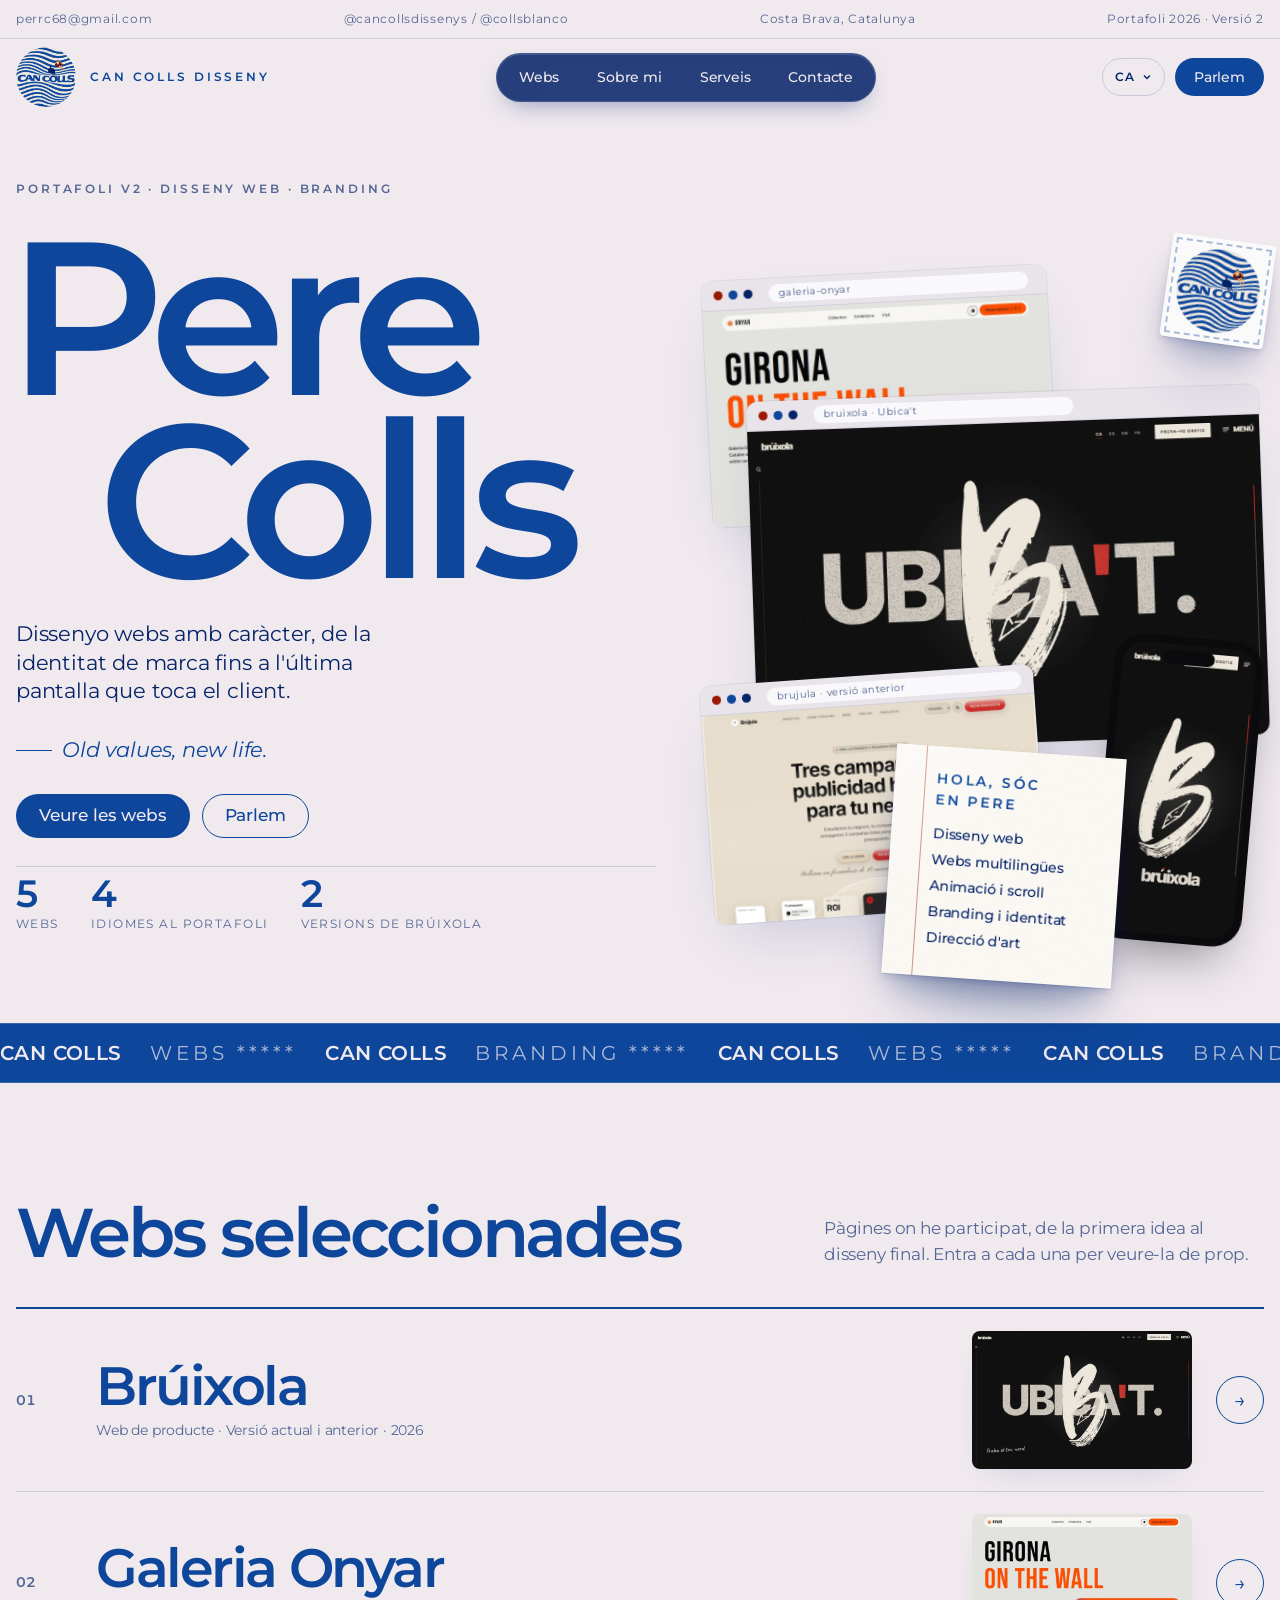
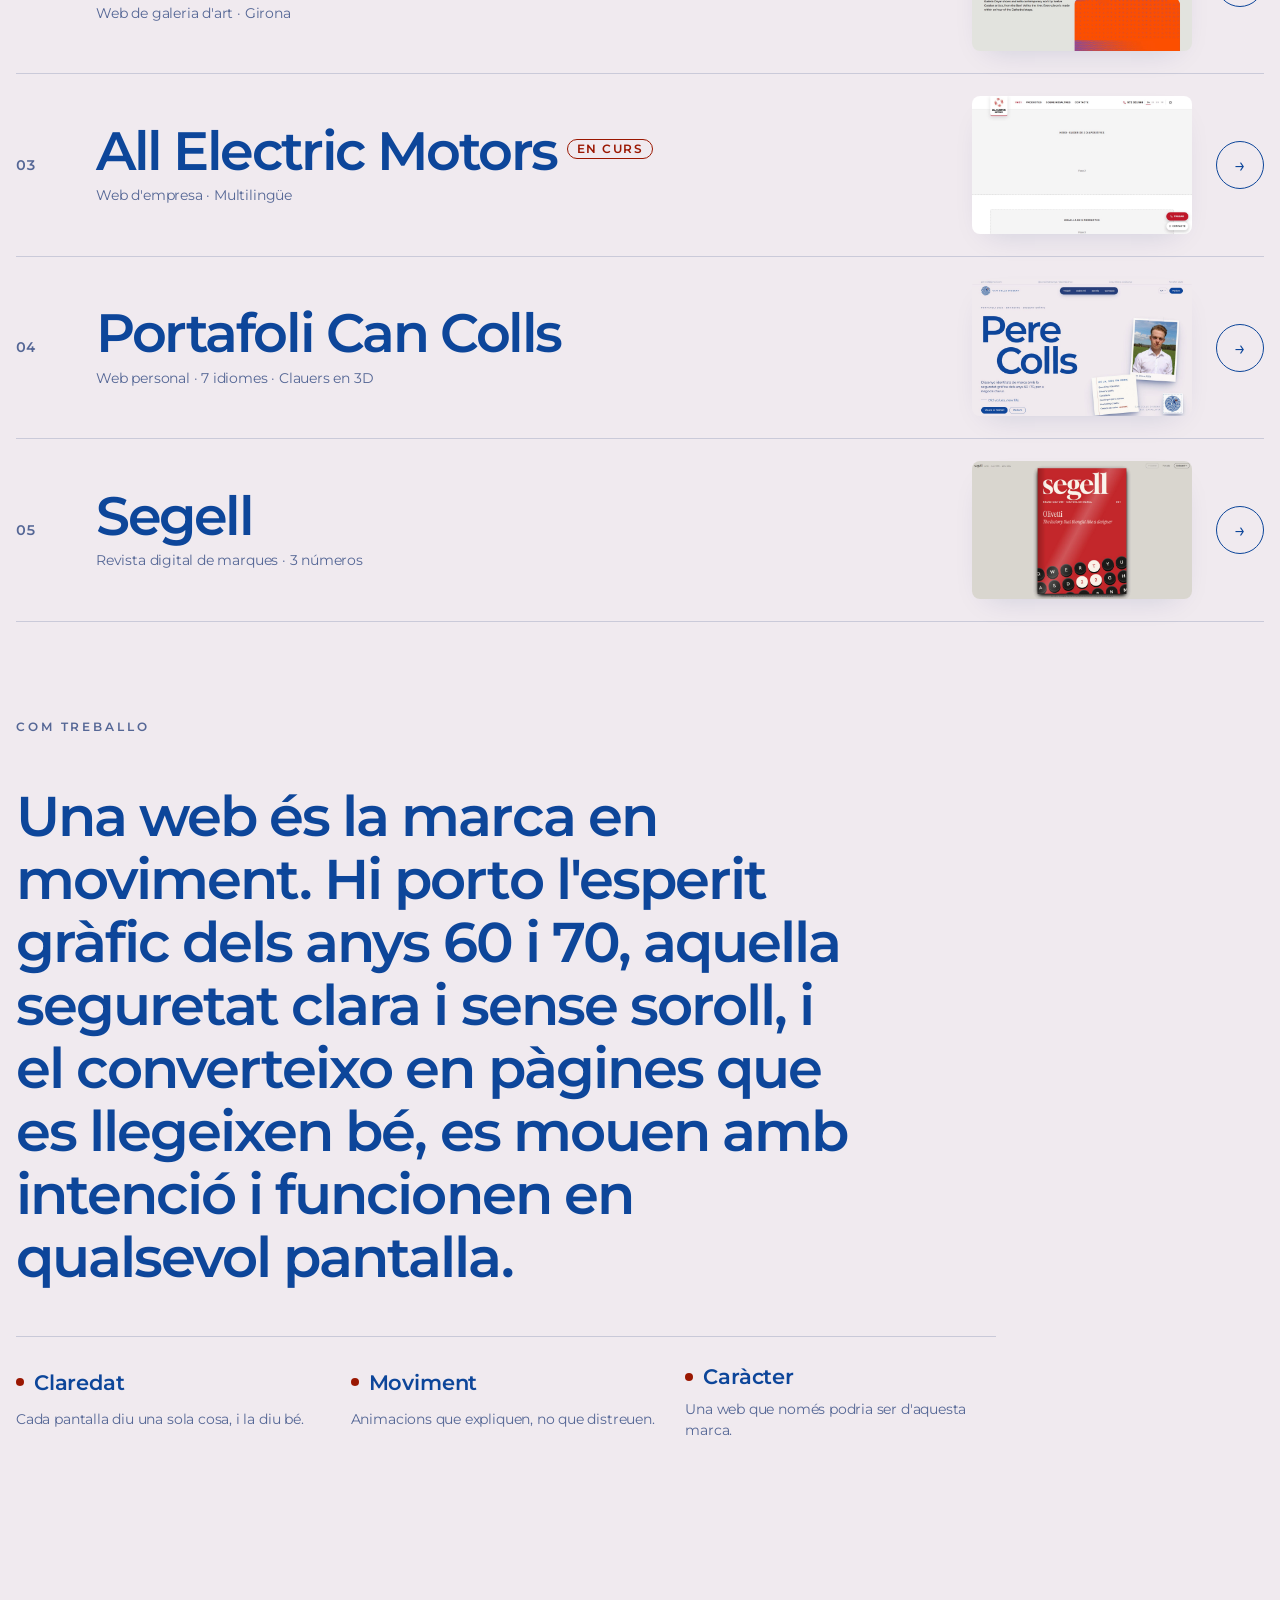
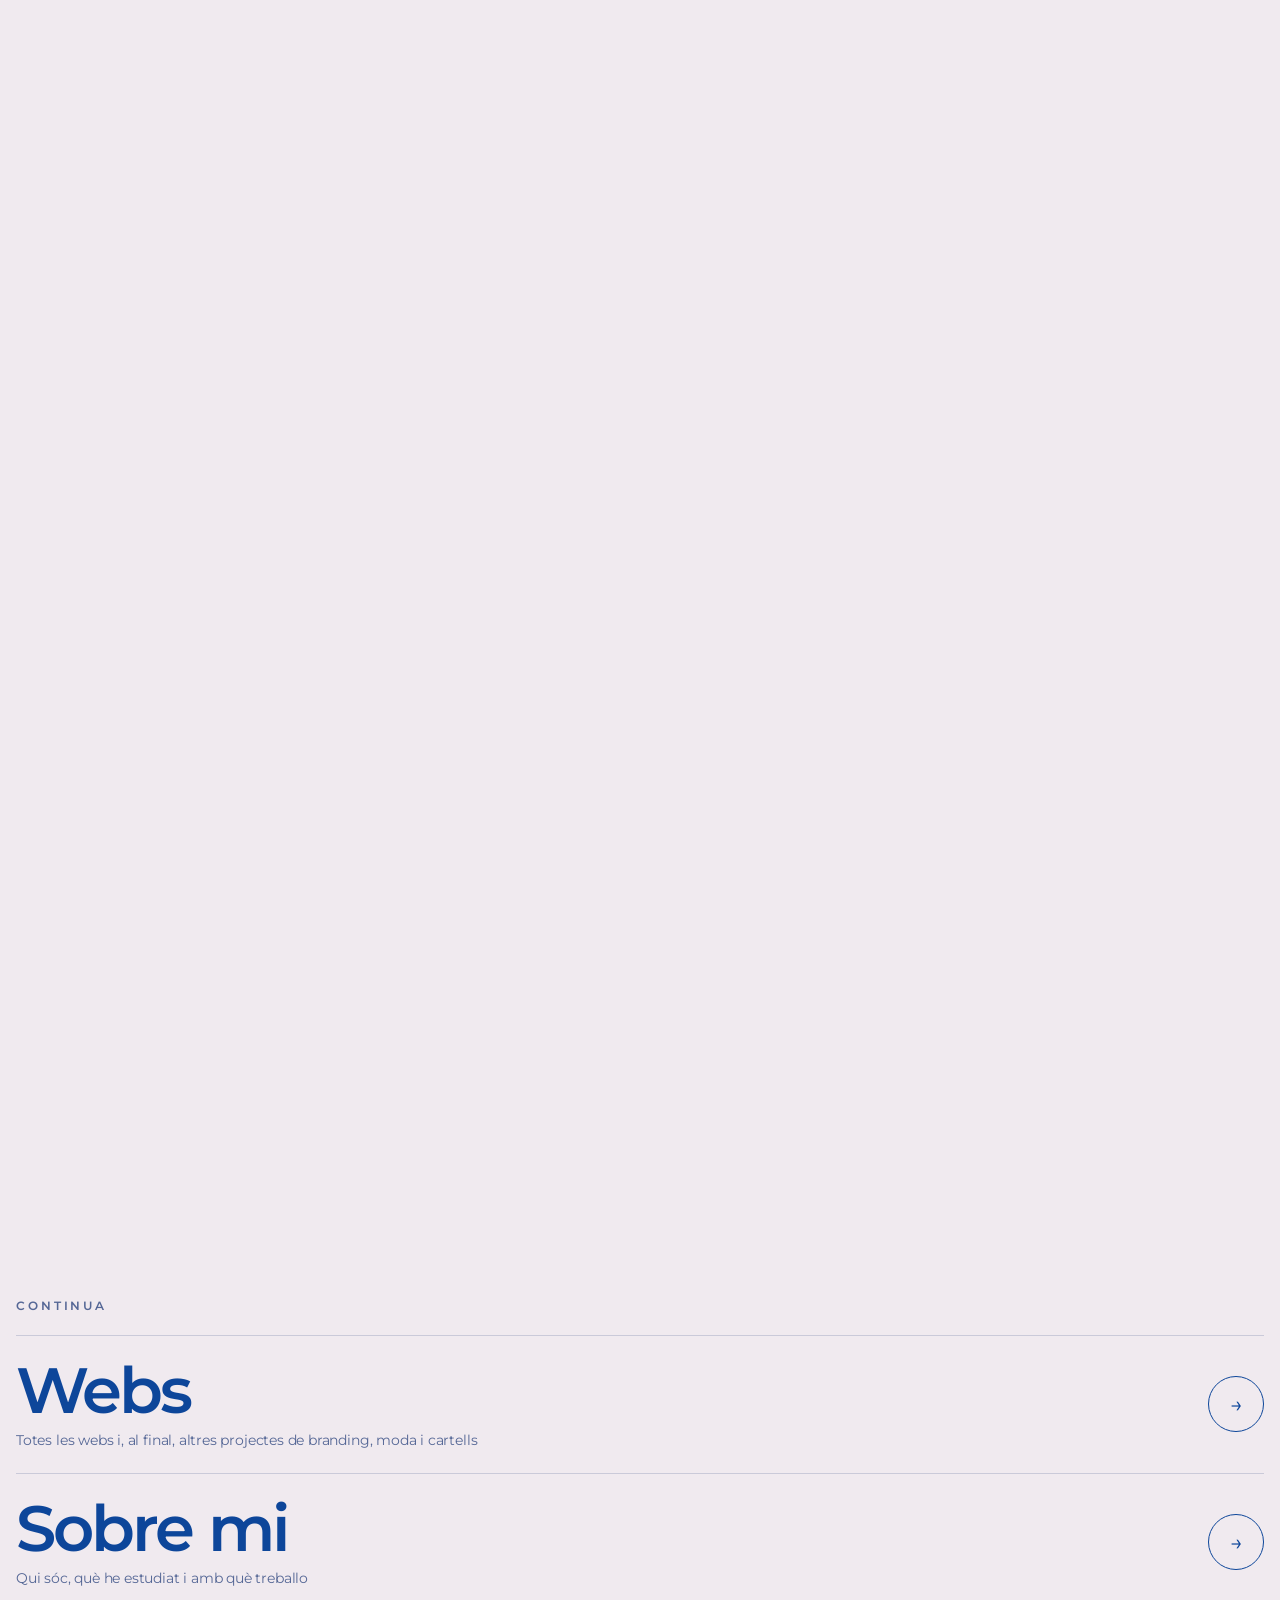
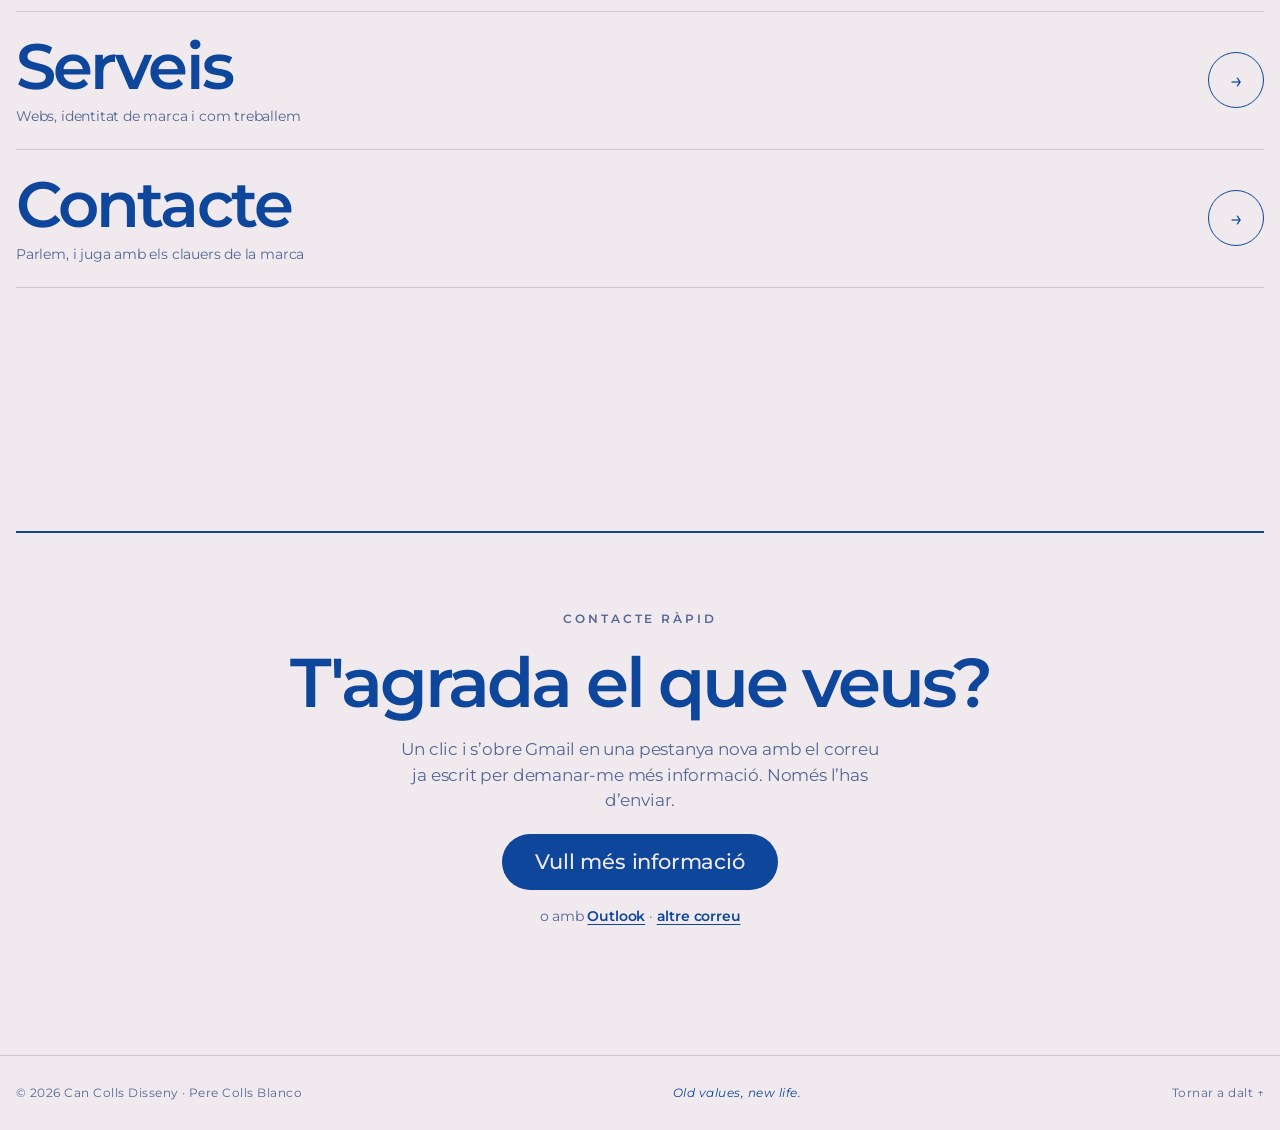
==== index.html @ 16e03395 "Portafoli v2: versió centrada en disseny web Webs (Brúixola actual i anterior, Galeria Onyar, All El" ====
<!doctype html>
<html lang="ca">
<head>
<meta charset="utf-8">
<meta name="viewport" content="width=device-width,initial-scale=1,viewport-fit=cover">
<title>Pere Colls Portafoli v2</title>
<meta name="claude:viewport-fit-sides" content="cover">
<meta name="description" content="Portafoli 2026 de Pere Colls, Can Colls Disseny. Disseny web amb caràcter: Brúixola, Galeria Onyar, All Electric Motors i més.">
<link rel="preconnect" href="https://fonts.googleapis.com">
<link rel="preconnect" href="https://fonts.gstatic.com" crossorigin>
<link rel="stylesheet" href="https://fonts.googleapis.com/css2?family=Montserrat:ital,wght@0,400;0,500;0,600;1,400&display=swap">
<link rel="stylesheet" href="styles.css">
</head>
<body>
<div class="strip gut">
  <div class="wrap">
    <a href="contacte.html">perrc68@gmail.com</a>
    <span><a href="https://www.instagram.com/cancollsdissenys/" target="_blank" rel="noopener">@cancollsdissenys</a> / <a href="https://www.instagram.com/collsblanco/" target="_blank" rel="noopener">@collsblanco</a></span>
    <span>Costa Brava, Catalunya</span>
    <span>Portafoli 2026 · Versió 2</span>
  </div>
</div>

<nav class="nav gut" id="nav" aria-label="Principal">
  <div class="wrap">
    <a class="brand" href="./" aria-label="Can Colls Disseny, inici">
      <img src="assets/logo-cercle.png" alt="Logotip de Can Colls" width="60" height="60">
      <span>Can Colls Disseny</span>
    </a>
    <div class="menu" id="menu">
      <div class="menu-bar">
        <span class="menu-pill" aria-hidden="true"></span>
        <a href="treball.html" data-panel="p-treball">Webs</a>
        <a href="sobre-mi.html" data-panel="p-sobre">Sobre mi</a>
        <a href="serveis.html" data-panel="p-serveis">Serveis</a>
        <a href="contacte.html" data-panel="p-contacte">Contacte</a>
      </div>
      <div class="menu-panel" aria-hidden="true">
        <div class="mp" id="p-treball">
          <p class="mp-k">Webs</p>
          <a href="treball.html#bruixola"><img src="assets/web/bx-hero.jpg" alt="" width="56" height="56" loading="lazy"><span><b>Brúixola</b><small>Web i evolució · 2026</small></span></a>
          <a href="treball.html#onyar"><img src="assets/web/on-hero.jpg" alt="" width="56" height="56" loading="lazy"><span><b>Galeria Onyar</b><small>Web de galeria d'art</small></span></a>
          <a href="treball.html#aem"><img src="assets/web/aem-inici.jpg" alt="" width="56" height="56" loading="lazy"><span><b>All Electric Motors</b><small>Web d'empresa · en curs</small></span></a>
          <a href="treball.html#portafoli"><img src="assets/web/pf-inici.jpg" alt="" width="56" height="56" loading="lazy"><span><b>Portafoli Can Colls</b><small>Web personal</small></span></a>
          <a href="treball.html#segell"><img src="assets/web/sg-olivetti.jpg" alt="" width="56" height="56" loading="lazy"><span><b>Segell</b><small>Revista de marques</small></span></a>
          <a href="treball.html#altres"><img src="assets/cc-hero.jpg" alt="" width="56" height="56" loading="lazy"><span><b>Altres projectes</b><small>Branding, moda i cartells</small></span></a>
        </div>
        <div class="mp" id="p-sobre">
          <img class="mp-photo" src="assets/pere-retrat.jpg" alt="" width="120" height="150" loading="lazy">
          <div><p class="mp-k">Sobre mi</p><p class="mp-t">Hola! Sóc en Pere.</p><p class="mp-s">Disseny web i branding des de la Costa Brava. Estudio Màrqueting i Publicitat a Girona.</p></div>
        </div>
        <div class="mp" id="p-serveis">
          <p class="mp-k">Serveis</p>
          <a href="serveis.html">Webs</a>
          <a href="serveis.html">Identitat de marca</a>
          <a href="serveis.html">Cartelleria</a>
          <a href="serveis.html">Extres a la carta</a>
        </div>
        <div class="mp" id="p-contacte">
          <p class="mp-k">Contacte</p>
          <p class="mp-t">Parlem. Creem art junts.</p>
          <p class="mp-s">perrc68@gmail.com</p>
          <a class="mp-go" href="contacte.html">Obre la targeta d'embarcament →</a>
        </div>
      </div>
    </div>
    <div class="nav-end">
      <div class="lang" id="lang">
        <button type="button" class="lang-btn" id="lang-btn" aria-haspopup="listbox" aria-expanded="false" aria-label="Idioma"><span id="lang-cur">CA</span><svg width="10" height="10" viewBox="0 0 10 10" aria-hidden="true"><path d="M2 3.5l3 3 3-3" fill="none" stroke="currentColor" stroke-width="1.4"/></svg></button>
        <ul class="lang-list" id="lang-list" translate="no" role="listbox" aria-label="Idioma" hidden>
          <li><button type="button" role="option" data-lang="ca" lang="ca"><span>Català</span><small>CA</small></button></li>
          <li><button type="button" role="option" data-lang="en" lang="en"><span>English</span><small>EN</small></button></li>
          <li><button type="button" role="option" data-lang="es" lang="es"><span>Español</span><small>ES</small></button></li>
          <li><button type="button" role="option" data-lang="fr" lang="fr"><span>Français</span><small>FR</small></button></li>
        </ul>
      </div>
      <a class="pill pill--fill" href="contacte.html">Parlem</a>
    </div>
  </div>
</nav>

<main id="contingut-principal">
  <!-- HERO: webs -->
  <header class="hero hero--web gut">
    <div class="wrap">
      <div class="hero-copy">
        <p class="eyebrow">Portafoli v2 · Disseny web · Branding</p>
        <h1 data-speed="-0.06" translate="no"><span>Pere</span><span class="l2">Colls</span></h1>
        <p class="lead">Dissenyo webs amb caràcter, de la identitat de marca fins a l'última pantalla que toca el client.</p>
        <p class="motto">Old values, new life.</p>
        <div class="pills">
          <a class="pill pill--fill" href="treball.html">Veure les webs</a>
          <a class="pill pill--line" href="contacte.html">Parlem</a>
        </div>
        <div class="hero-stats">
          <div><b>5</b><span>Webs</span></div>
          <div><b>4</b><span>Idiomes al portafoli</span></div>
          <div><b>2</b><span>Versions de Brúixola</span></div>
        </div>
      </div>
      <div class="screens" aria-label="Collage amb captures de les webs">
        <div class="browser scr-2" data-speed="0.08">
          <div class="browser-bar" aria-hidden="true"><i></i><i></i><i></i><span>galeria-onyar</span></div>
          <img src="assets/web/on-hero.jpg" alt="Portada de la web de Galeria Onyar: Girona on the wall" width="1440" height="900">
        </div>
        <div class="browser scr-1" data-speed="-0.04">
          <div class="browser-bar" aria-hidden="true"><i></i><i></i><i></i><span>bruixola · Ubica't</span></div>
          <img src="assets/web/bx-hero.jpg" alt="Portada de la web de Brúixola amb la B pintada i la paraula Ubica't" width="1440" height="900">
        </div>
        <div class="browser scr-3" data-speed="0.12">
          <div class="browser-bar" aria-hidden="true"><i></i><i></i><i></i><span>brujula · versió anterior</span></div>
          <img src="assets/web/bj-hero.jpg" alt="Portada de la primera versió de Brújula: tres campanyes fetes per al teu negoci" width="1440" height="900">
        </div>
        <div class="phone" data-speed="-0.1">
          <img src="assets/web/bx-mobil.jpg" alt="Brúixola en un mòbil" width="390" height="844">
        </div>
        <div class="note" data-speed="-0.14">
          <h2>Hola, sóc en Pere</h2>
          <ul>
            <li>Disseny web</li>
            <li>Webs multilingües</li>
            <li>Animació i scroll</li>
            <li>Branding i identitat</li>
            <li>Direcció d'art</li>
          </ul>
        </div>
        <div class="stamp" data-speed="0.04"><img src="assets/logo-cercle.png" alt="Segell amb el logotip de Can Colls" width="104" height="104"></div>
      </div>
    </div>
  </header>

  <div class="ticker" aria-hidden="true" translate="no">
    <div class="ticker-track">
      <span>Can Colls <i>Webs *****</i> Can Colls <i>Branding *****</i> Can Colls <i>Webs *****</i> Can Colls <i>Branding *****</i> Can Colls <i>Webs *****</i> Can Colls <i>Branding *****</i>&nbsp;</span>
      <span>Can Colls <i>Webs *****</i> Can Colls <i>Branding *****</i> Can Colls <i>Webs *****</i> Can Colls <i>Branding *****</i> Can Colls <i>Webs *****</i> Can Colls <i>Branding *****</i>&nbsp;</span>
    </div>
  </div>

  <!-- WEBS SELECCIONADES -->
  <section class="sel-webs gut" aria-labelledby="sel-t">
    <div class="wrap">
      <div class="sel-head">
        <h2 id="sel-t">Webs seleccionades</h2>
        <p>Pàgines on he participat, de la primera idea al disseny final. Entra a cada una per veure-la de prop.</p>
      </div>
      <ul class="wl">
        <li><a href="treball.html#bruixola"><span class="n">01</span><span><b>Brúixola</b><small>Web de producte · Versió actual i anterior · 2026</small></span><span class="thumb"><img src="assets/web/bx-hero.jpg" alt="" width="1440" height="900" loading="lazy"></span><i aria-hidden="true">→</i></a></li>
        <li><a href="treball.html#onyar"><span class="n">02</span><span><b>Galeria Onyar</b><small>Web de galeria d'art · Girona</small></span><span class="thumb"><img src="assets/web/on-hero.jpg" alt="" width="1440" height="900" loading="lazy"></span><i aria-hidden="true">→</i></a></li>
        <li><a href="treball.html#aem"><span class="n">03</span><span><b>All Electric Motors<span class="st">En curs</span></b><small>Web d'empresa · Multilingüe</small></span><span class="thumb"><img src="assets/web/aem-inici.jpg" alt="" width="1440" height="900" loading="lazy"></span><i aria-hidden="true">→</i></a></li>
        <li><a href="treball.html#portafoli"><span class="n">04</span><span><b>Portafoli Can Colls</b><small>Web personal · 7 idiomes · Clauers en 3D</small></span><span class="thumb"><img src="assets/web/pf-inici.jpg" alt="" width="1440" height="900" loading="lazy"></span><i aria-hidden="true">→</i></a></li>
        <li><a href="treball.html#segell"><span class="n">05</span><span><b>Segell</b><small>Revista digital de marques · 3 números</small></span><span class="thumb"><img src="assets/web/sg-olivetti.jpg" alt="" width="1440" height="900" loading="lazy"></span><i aria-hidden="true">→</i></a></li>
      </ul>
    </div>
  </section>

  <!-- MANIFEST -->
  <section class="manifest gut" aria-label="Manifest" data-scene="words">
    <div class="manifest-stage wrap">
      <p class="eyebrow">Com treballo</p>
      <p class="manifest-text" id="manifest">Una web és la marca en moviment. Hi porto l'esperit gràfic dels anys 60 i 70, aquella seguretat clara i sense soroll, i el converteixo en pàgines que es llegeixen bé, es mouen amb intenció i funcionen en qualsevol pantalla.</p>
      <div class="values">
        <div><b>Claredat</b><p>Cada pantalla diu una sola cosa, i la diu bé.</p></div>
        <div><b>Moviment</b><p>Animacions que expliquen, no que distreuen.</p></div>
        <div><b>Caràcter</b><p>Una web que només podria ser d'aquesta marca.</p></div>
      </div>
    </div>
  </section>

  <!-- SEGÜENTS PÀGINES -->
  <section class="next gut" aria-labelledby="next-t">
    <div class="wrap">
      <p class="eyebrow" id="next-t">Continua</p>
      <ul class="next-links">
        <li><a href="treball.html"><b>Webs</b><span>Totes les webs i, al final, altres projectes de branding, moda i cartells</span><i aria-hidden="true">→</i></a></li>
        <li><a href="sobre-mi.html"><b>Sobre mi</b><span>Qui sóc, què he estudiat i amb què treballo</span><i aria-hidden="true">→</i></a></li>
        <li><a href="serveis.html"><b>Serveis</b><span>Webs, identitat de marca i com treballem</span><i aria-hidden="true">→</i></a></li>
        <li><a href="contacte.html"><b>Contacte</b><span>Parlem, i juga amb els clauers de la marca</span><i aria-hidden="true">→</i></a></li>
      </ul>
    </div>
  </section>
  <!-- MÉS INFORMACIÓ -->
  <section class="cta-end gut" aria-labelledby="cta-end-t">
    <div class="wrap">
      <p class="eyebrow">Contacte ràpid</p>
      <h2 id="cta-end-t">T'agrada el que veus?</h2>
      <p>Un clic i s’obre Gmail en una pestanya nova amb el correu ja escrit per demanar-me més informació. Només l’has d’enviar.</p>
      <a class="pill pill--fill" data-web="" href="mailto:perrc68@gmail.com">Vull més informació</a>
    </div>
  </section>
</main>

<footer class="gut">
  <div class="wrap">
    <span>© 2026 Can Colls Disseny · Pere Colls Blanco</span>
    <i>Old values, new life.</i>
    <a href="#" onclick="window.scrollTo({top:0,behavior:'smooth'});return false;" style="text-decoration:none">Tornar a dalt ↑</a>
  </div>
</footer>

<dialog class="lb" id="lb" aria-label="Imatge ampliada">
  <button type="button" id="lb-close">Tanca</button>
  <img id="lb-img" src="" alt="">
  <p id="lb-cap"></p>
</dialog>

<script src="i18n.js"></script>
<script src="app.js"></script>
</body>
</html>
---- styles.css ----
/* Can Colls Disseny · portafoli */
/* Layout: estudi retro-editorial. Manual Can Colls (colors, Montserrat, logotip) mana sobre tot;
   estructura de Lafulla (índex net), Abril (collage), Kevin Luna (pestanyes, "Hola!"), Nofringga (índex amb selecció, capçaleres de categoria);
   moviment d'Apple (scroll fixat, revelat de paraules, imatge que s'expandeix, galeria horitzontal). */
:root{
  /* Paleta oficial del manual de marca */
  --blau:#0D469A;      /* Blau principal: logotip, títols, elements clau */
  --mari:#052367;      /* Blau marí: fons foscos, textos de suport */
  --vermell:#9A1701;   /* Vermell terra: accent puntual */
  --blanc:#F0EAEF;     /* Blanc trencat: fons clars */
  --paper:#FFFFFF;

  /* Rols (tema clar) */
  --bg:var(--blanc);
  --fg:var(--mari);
  --heading:var(--blau);
  --muted:rgba(5,35,103,.66);
  --faint:rgba(5,35,103,.2);
  --line:rgba(5,35,103,.16);
  --surface:var(--paper);
  --band:var(--mari);
  --band-fg:var(--blanc);
  --band2:var(--blau);
  --btn:var(--blau);
  --btn-fg:var(--blanc);
  --outline:var(--blau);
  --accent:var(--vermell);
  --nav:rgba(240,234,239,.78);
  --shadow:rgba(5,35,103,.18);

  /* Tipografia: Montserrat SemiBold per a titulars, Regular per a text (manual p.07) */
  --font:"Montserrat",ui-sans-serif,system-ui,-apple-system,"Segoe UI",Roboto,Arial,sans-serif;
  --t-cap:12px; --t-sm:14px; --t-body:17px; --t-sub:21px;
  --t-h3:clamp(24px,2.6vw,32px);
  --t-h2:clamp(36px,5.4vw,72px);
  --t-h1:clamp(84px,17vw,248px);

  /* Moviment Apple */
  --ease:cubic-bezier(.28,.11,.32,1);
  --ease-out:cubic-bezier(.25,.1,.25,1);
  --r-img:8px; --r-pill:980px;
  --gut-l:max(16px,env(safe-area-inset-left,0px));
  --gut-r:max(16px,env(safe-area-inset-right,0px));
  --max:1320px;
}
@media (prefers-color-scheme:dark){
  :root:not([data-theme="light"]){
    --bg:var(--mari); --fg:var(--blanc); --heading:var(--blanc);
    --muted:rgba(240,234,239,.72); --faint:rgba(240,234,239,.22); --line:rgba(240,234,239,.16);
    --surface:#0A2F7A; --band:var(--blau); --band-fg:var(--blanc); --band2:#0A2F7A;
    --btn:var(--blanc); --btn-fg:var(--mari); --outline:var(--blanc);
    --nav:rgba(5,35,103,.78); --shadow:rgba(0,0,0,.4);
    color-scheme:dark;
  }
}
:root[data-theme="dark"]{
  --bg:var(--mari); --fg:var(--blanc); --heading:var(--blanc);
  --muted:rgba(240,234,239,.72); --faint:rgba(240,234,239,.22); --line:rgba(240,234,239,.16);
  --surface:#0A2F7A; --band:var(--blau); --band-fg:var(--blanc); --band2:#0A2F7A;
  --btn:var(--blanc); --btn-fg:var(--mari); --outline:var(--blanc);
  --nav:rgba(5,35,103,.78); --shadow:rgba(0,0,0,.4);
  color-scheme:dark;
}

*{box-sizing:border-box}
html{scroll-behavior:smooth;-webkit-text-size-adjust:100%}
body{background:var(--bg);color:var(--fg);font-family:var(--font);font-size:var(--t-body);line-height:1.5;letter-spacing:-.011em;overflow-x:clip;-webkit-font-smoothing:antialiased}
img{display:block;max-width:100%;height:auto}
a{color:inherit}
h1,h2,h3{font-weight:600;color:var(--heading);text-wrap:balance;margin:0}
p{margin:0}
:focus-visible{outline:2px solid var(--accent);outline-offset:3px;border-radius:4px}
.wrap{max-width:var(--max);margin-inline:auto}
.gut{padding-left:var(--gut-l);padding-right:var(--gut-r)}
.eyebrow{font-size:var(--t-cap);font-weight:600;letter-spacing:.24em;text-transform:uppercase;color:var(--muted)}
.lead{font-size:var(--t-sub);line-height:1.38;max-width:34ch;color:var(--fg)}
.stars{letter-spacing:.2em}

/* Botons píndola (Apple) amb colors de marca */
.pill{display:inline-flex;align-items:center;gap:8px;min-height:44px;padding:11px 22px;border-radius:var(--r-pill);font:500 var(--t-body)/1 var(--font);letter-spacing:-.01em;text-decoration:none;border:1px solid transparent;cursor:pointer;transition:transform .5s var(--ease),background-color .3s var(--ease-out),color .3s var(--ease-out)}
.pill:hover{transform:translateY(-2px)}
.pill:active{transform:scale(.97)}
.pill--fill{background:var(--btn);color:var(--btn-fg)}
.pill--line{background:transparent;color:var(--outline);border-color:var(--outline)}
.pill--line:hover{background:var(--outline);color:var(--bg)}
.pills{display:flex;flex-wrap:wrap;gap:12px}

/* ---------- Franja de contacte (Nofringga) ---------- */
.strip{border-bottom:1px solid var(--line)}
.strip .wrap{display:flex;justify-content:space-between;gap:16px;flex-wrap:wrap;padding-block:10px;font-size:var(--t-cap);letter-spacing:.06em;color:var(--muted)}
.strip a{text-decoration:none}
.strip a:hover{color:var(--heading)}

/* ---------- Navegació glaçada (Apple) ---------- */
.nav{position:sticky;top:env(safe-area-inset-top,0px);z-index:50;transition:transform .5s var(--ease),background-color .4s var(--ease-out),border-color .4s;border-bottom:1px solid transparent}
.nav.is-solid{background:var(--nav);-webkit-backdrop-filter:saturate(180%) blur(20px);backdrop-filter:saturate(180%) blur(20px);border-bottom-color:var(--line)}
.nav.is-hidden{transform:translateY(-110%)}
.nav .wrap{display:flex;align-items:center;justify-content:space-between;gap:16px;padding-block:8px}
.brand{display:flex;align-items:center;gap:14px;text-decoration:none}
.brand img{width:60px;height:60px;border-radius:50%}  /* mida mínima digital: 60px */
.brand span{font-size:var(--t-cap);font-weight:600;letter-spacing:.24em;text-transform:uppercase;color:var(--heading)}
.nav ul{display:flex;gap:28px;list-style:none;margin:0;padding:0;font-size:var(--t-sm);font-weight:500}
.nav ul a{text-decoration:none;position:relative;padding-block:6px}
.nav ul a::after{content:"";position:absolute;left:0;right:0;bottom:0;height:1px;background:currentColor;transform:scaleX(0);transform-origin:left;transition:transform .5s var(--ease)}
.nav ul a:hover::after{transform:scaleX(1)}
.nav .pill{min-height:38px;padding:8px 18px;font-size:var(--t-sm)}
@media (max-width:860px){.nav ul{display:none}.brand span{display:none}}

/* ---------- Hero amb collage (Abril) ---------- */
.hero{position:relative;padding-block:clamp(24px,5vw,64px) clamp(48px,7vw,96px)}
.hero .wrap{position:relative;display:grid;grid-template-columns:minmax(0,1.15fr) minmax(0,1fr);gap:clamp(24px,4vw,56px);align-items:end}
.hero-copy{display:grid;gap:28px;min-width:0;position:relative;z-index:2}
.hero h1{font-size:var(--t-h1);line-height:.84;letter-spacing:-.055em;color:var(--heading);margin-left:-.04em}
.hero h1 span{display:block}
.hero h1 .l2{padding-left:.42em}
.motto{display:inline-flex;align-items:center;gap:10px;font-style:italic;font-size:var(--t-sub);color:var(--heading)}
.motto::before{content:"";width:36px;height:1px;background:currentColor}
.collage{position:relative;min-height:620px;min-width:0}
.polaroid{position:absolute;top:0;right:6%;width:min(300px,62%);background:var(--paper);padding:12px 12px 46px;border-radius:2px;box-shadow:0 18px 40px -12px var(--shadow);rotate:3.5deg}
.polaroid img{aspect-ratio:4/5;object-fit:cover;object-position:50% 18%;width:100%}
.polaroid figcaption{position:absolute;left:14px;right:14px;bottom:14px;font-size:var(--t-sm);font-style:italic;color:#052367}
.tape{position:absolute;top:-14px;left:50%;width:96px;height:28px;translate:-50% 0;rotate:-4deg;background:rgba(13,70,154,.22);backdrop-filter:blur(1px)}
.note{position:absolute;left:0;bottom:0;width:min(290px,64%);background:var(--paper);color:#052367;padding:22px 22px 26px;rotate:-5deg;box-shadow:0 18px 40px -14px var(--shadow);background-image:repeating-linear-gradient(to bottom,transparent 0 27px,rgba(13,70,154,.14) 27px 28px);background-position:0 54px}
.note::before{content:"";position:absolute;inset:0 auto 0 30px;width:1px;background:rgba(154,23,1,.45)}
.note h2{font-size:var(--t-sm);letter-spacing:.2em;text-transform:uppercase;color:#0D469A;margin-bottom:10px;padding-left:20px}
.note ul{list-style:none;margin:0;padding:0 0 0 20px;font-size:var(--t-sm);line-height:28px;font-weight:500}
.stamp{position:absolute;right:0;bottom:0;width:132px;height:132px;padding:14px;background:var(--paper);border-radius:4px;box-shadow:0 12px 30px -12px var(--shadow);outline:2px dashed rgba(13,70,154,.35);outline-offset:-6px}
.stamp img{width:100%;height:100%;border-radius:50%}
.stamp-label{position:absolute;right:146px;bottom:16px;font-size:var(--t-cap);letter-spacing:.2em;text-transform:uppercase;color:var(--muted);text-align:right;line-height:1.6}
[data-speed]{will-change:transform}
@media (max-width:900px){
  .hero .wrap{grid-template-columns:minmax(0,1fr)}
  .collage{min-height:560px;max-width:520px;width:100%;justify-self:center}
}
@media (max-width:480px){
  .collage{min-height:480px}
  .stamp{width:104px;height:104px;padding:10px}
  .stamp-label{display:none}
  .note{width:72%}
}

/* ---------- Banda de teletip (manual: "CAN COLLS Branding *****") ---------- */
.ticker{background:var(--band2);color:var(--blanc);overflow:hidden;border-block:1px solid rgba(240,234,239,.2)}
.ticker-track{display:flex;width:max-content;animation:tick 38s linear infinite}
.ticker:hover .ticker-track{animation-play-state:paused}
.ticker span{white-space:nowrap;padding:14px 0;font-size:clamp(14px,1.6vw,20px);font-weight:600;letter-spacing:.02em;text-transform:uppercase}
.ticker span i{font-style:normal;font-weight:400;opacity:.7;margin-inline:22px;letter-spacing:.2em}
.ticker--rev .ticker-track{animation-direction:reverse;animation-duration:46s}
@keyframes tick{to{transform:translateX(-50%)}}

/* ---------- Manifest: revelat de paraules (Apple) ---------- */
.manifest{position:relative;height:240vh}
.manifest-stage{position:sticky;top:0;min-height:100svh;display:grid;align-content:center;gap:48px;padding-block:96px}
.manifest-text{font-size:clamp(28px,4.4vw,58px);line-height:1.12;letter-spacing:-.035em;font-weight:600;color:var(--heading);max-width:22ch}
.manifest-text .w{opacity:var(--o,1);transition:opacity .2s linear}
.values{display:grid;grid-template-columns:repeat(3,minmax(0,1fr));gap:24px;border-top:1px solid var(--line);padding-top:24px;max-width:980px}
.values div{display:grid;gap:6px;min-width:0}
.values b{font-weight:600;font-size:var(--t-sub);color:var(--heading);display:flex;align-items:center;gap:10px}
.values b::before{content:"";width:8px;height:8px;border-radius:50%;background:var(--accent)}
.values p{font-size:var(--t-sm);color:var(--muted)}
@media (max-width:700px){.values{grid-template-columns:minmax(0,1fr)}.manifest{height:200vh}}

/* ---------- Índex amb caixes de selecció (Nofringga) ---------- */
.index{background:var(--band);color:var(--band-fg)}
.index .wrap{padding-block:clamp(56px,8vw,112px);display:grid;grid-template-columns:minmax(0,1.4fr) minmax(0,.6fr);gap:48px;align-items:center}
.index-head{display:flex;align-items:baseline;gap:18px;flex-wrap:wrap;margin-bottom:40px}
.index h2{color:var(--band-fg);font-size:var(--t-h2);letter-spacing:-.04em;line-height:1}
.index h2 em{font-weight:400;font-size:.42em;letter-spacing:0;vertical-align:middle;margin-inline:.2em}
.index .eyebrow{color:rgba(240,234,239,.7)}
.sels{display:flex;flex-wrap:wrap;gap:22px 28px;list-style:none;margin:0;padding:0}
.sel{position:relative;display:inline-flex;align-items:baseline;gap:10px;padding:8px 18px;border:1px solid rgba(240,234,239,.75);text-decoration:none;color:var(--blanc);font-size:clamp(22px,2.8vw,36px);font-weight:500;letter-spacing:-.03em;line-height:1.1;transition:background-color .4s var(--ease-out),color .4s var(--ease-out)}
.sel small{font-size:var(--t-cap);font-weight:600;letter-spacing:.14em;opacity:.7}
.sel i{position:absolute;width:7px;height:7px;background:var(--blanc);border:1px solid var(--blau)}
.sel i:nth-child(1){left:-4px;top:-4px}.sel i:nth-child(2){right:-4px;top:-4px}.sel i:nth-child(3){left:-4px;bottom:-4px}.sel i:nth-child(4){right:-4px;bottom:-4px}
.sel::after{content:"";position:absolute;right:-26px;top:50%;width:18px;height:1px;background:rgba(240,234,239,.5)}
.sel:hover{background:var(--blanc);color:var(--mari)}
.sel:hover i{background:var(--vermell);border-color:var(--blanc)}
.index-side{display:grid;justify-items:center;gap:16px;text-align:center}
.index-side img{width:min(240px,100%);aspect-ratio:1;border-radius:50%;margin:24px}  /* espai de seguretat al voltant del logotip */
.index-side p{font-size:var(--t-sm);color:rgba(240,234,239,.75);max-width:26ch}
@media (max-width:640px){.sel::after{display:none}}
@media (max-width:860px){.index .wrap{grid-template-columns:minmax(0,1fr)}.index-side{justify-items:start;text-align:left}.index-side img{width:140px;margin:16px}}

/* ---------- Treball: graella (Lafulla) + pestanyes de carpeta (Kevin Luna) ---------- */
.work{padding-block:clamp(56px,8vw,112px) 0}
.crumbs{font-size:var(--t-sm);color:var(--muted);display:flex;gap:10px;margin-bottom:12px}
.crumbs a{text-decoration:underline;text-underline-offset:3px}
.work h2{font-size:clamp(64px,13vw,184px);letter-spacing:-.06em;line-height:.88;text-transform:uppercase}
.work-intro{display:flex;justify-content:space-between;align-items:flex-end;gap:24px;flex-wrap:wrap;margin-bottom:40px}
.work-intro p{max-width:40ch;color:var(--muted)}
.tabs{display:flex;gap:4px;border-bottom:2px solid var(--heading);overflow-x:auto;scrollbar-width:none;margin-bottom:40px}
.tabs::-webkit-scrollbar{display:none}
.tab{flex:none;appearance:none;border:0;cursor:pointer;font:600 var(--t-sm)/1 var(--font);letter-spacing:.02em;padding:14px 22px 12px;border-radius:12px 12px 0 0;background:var(--surface);color:var(--heading);border:1px solid var(--line);border-bottom:0;transition:background-color .3s var(--ease-out),color .3s var(--ease-out),padding .4s var(--ease)}
.tab[aria-pressed="true"]{background:var(--heading);color:var(--bg);padding-top:18px}
.tab sup{font-weight:500;opacity:.7;margin-left:4px}
.grid{display:grid;grid-template-columns:repeat(2,minmax(0,1fr));gap:56px 32px}
.card{text-decoration:none;display:grid;gap:16px;min-width:0}
.card.is-in{animation:cardIn .7s var(--ease) both}
@keyframes cardIn{from{opacity:.0;transform:translateY(24px) scale(.98)}to{opacity:1;transform:none}}
.card-img{border-radius:var(--r-img);overflow:hidden;aspect-ratio:4/3;background:var(--surface);position:relative}
.card-img img{width:100%;height:100%;object-fit:cover;transition:transform 1.1s var(--ease)}
.card:hover .card-img img{transform:scale(1.045)}
.card-img .tag{position:absolute;left:14px;top:14px;background:var(--blanc);color:#052367;font-size:var(--t-cap);font-weight:600;letter-spacing:.08em;text-transform:uppercase;padding:6px 12px;border-radius:var(--r-pill)}
.card-meta{text-align:center;display:grid;gap:4px}
.card-meta h3{font-size:var(--t-h3);letter-spacing:-.03em;font-weight:500}
.card-meta span{font-size:var(--t-sm);color:var(--muted)}
.card:hover .card-meta h3{text-decoration:underline;text-decoration-thickness:1px;text-underline-offset:6px}
@media (max-width:640px){.grid{grid-template-columns:minmax(0,1fr);gap:40px}}

/* ---------- Casos: capçalera de categoria (Nofringga) ---------- */
.case{padding-top:clamp(80px,10vw,140px)}
.cat{background:var(--band2);color:var(--blanc)}
.cat .wrap{display:flex;align-items:center;gap:20px;padding-block:clamp(28px,4vw,48px)}
.cat .eyebrow{color:rgba(240,234,239,.75);display:block;margin-bottom:6px}
.cat h2{color:var(--blanc);font-size:clamp(32px,5.4vw,76px);letter-spacing:-.045em;line-height:1}
.cat h2 em{font-weight:400;font-style:italic}
.cat .rule{flex:1;height:2px;background:rgba(240,234,239,.6);min-width:24px}
.cat .num{flex:none;width:clamp(48px,6vw,72px);aspect-ratio:1;border-radius:50%;background:var(--blanc);color:#052367;display:grid;place-items:center;font-weight:600;font-size:clamp(18px,2vw,26px);font-variant-numeric:tabular-nums}
.case-head{display:grid;grid-template-columns:minmax(0,1fr) minmax(0,1.3fr);gap:32px 56px;padding-block:48px 40px;align-items:start}
.case-head h3{font-size:var(--t-h2);letter-spacing:-.045em;line-height:1}
.case-head h3 sup{font-size:.3em;font-weight:500;vertical-align:top;margin-left:6px;color:var(--muted)}
.meta{display:grid;grid-template-columns:repeat(4,minmax(0,1fr));gap:16px;border-block:1px solid var(--line);padding-block:14px;margin:0}
.meta div{min-width:0}
.meta dt{font-size:var(--t-cap);letter-spacing:.14em;text-transform:uppercase;color:var(--muted)}
.meta dd{margin:4px 0 0;font-size:var(--t-sm);font-weight:600;font-style:italic}
.case-body{display:grid;gap:20px;margin-top:24px}
.case-body p{color:var(--fg);max-width:60ch}
.case-body p+p{color:var(--muted)}
.swatches{display:flex;flex-wrap:wrap;gap:10px;margin-top:8px}
.sw{display:grid;align-content:end;min-width:132px;height:84px;padding:10px 12px;border-radius:var(--r-img);font-size:var(--t-cap);font-weight:600;letter-spacing:.06em;line-height:1.3;border:1px solid var(--line)}
.sw small{font-weight:400;opacity:.8}
@media (max-width:860px){.case-head{grid-template-columns:minmax(0,1fr)}.meta{grid-template-columns:repeat(2,minmax(0,1fr))}}

/* Imatge que s'expandeix fins a sang (Apple) */
.grow{position:relative;height:170vh}
.grow-stage{position:sticky;top:0;height:100svh;overflow:hidden}
.grow-stage img{position:absolute;inset:0;width:100%;height:100%;max-width:none;object-fit:cover;object-position:50% 50%;transform-origin:50% 50%;
  clip-path:inset(calc((1 - var(--p,0)) * 12%) calc((1 - var(--p,0)) * 14%) round calc((1 - var(--p,0)) * 28px + 0px));
  transform:scale(calc(1.12 - var(--p,0) * .12))}
.grow-cap{position:absolute;left:6vw;bottom:6vh;margin:0;background:var(--blanc);color:#052367;padding:14px 20px;border-radius:var(--r-img);font-size:var(--t-sm);font-weight:600;max-width:calc(100% - 12vw);opacity:calc(var(--p,0) * 1.6 - .5);transform:translateY(calc((1 - var(--p,0)) * 30px))}

/* Galeria de projecte */
.gal{display:grid;grid-template-columns:repeat(6,minmax(0,1fr));gap:16px;padding-block:16px}
.gal figure{margin:0;min-width:0;position:relative}
.gal button{all:unset;cursor:zoom-in;display:block;border-radius:var(--r-img);overflow:hidden;background:var(--surface)}
.gal button:focus-visible{outline:2px solid var(--accent);outline-offset:3px}
.gal img{width:100%;height:100%;object-fit:cover;transition:transform 1.1s var(--ease)}
.gal button:hover img{transform:scale(1.035)}
.gal figcaption{font-size:var(--t-cap);color:var(--muted);margin-top:8px;letter-spacing:.04em}
.s2{grid-column:span 2}.s3{grid-column:span 3}.s4{grid-column:span 4}.s6{grid-column:span 6}
.fill{display:grid;grid-template-rows:minmax(0,1fr) auto}.fill button{aspect-ratio:16/10}@media (min-width:761px){.fill button{aspect-ratio:auto;height:100%}}
.a-wide button{aspect-ratio:16/9}.a-sq button{aspect-ratio:1}.a-tall button{aspect-ratio:3/4}.a-poster button{aspect-ratio:9/16}
@media (max-width:760px){.gal{grid-template-columns:repeat(2,minmax(0,1fr))}.s2,.s3{grid-column:span 1}.s4,.s6{grid-column:span 2}}

/* ---------- Cartells: galeria horitzontal fixada (Apple) ---------- */
.hscroll{position:relative}
.hscroll-stage{position:sticky;top:0;height:100svh;overflow:hidden;display:grid;align-content:center;gap:28px}
.hscroll-head{display:flex;justify-content:space-between;align-items:flex-end;gap:24px;flex-wrap:wrap}
.hscroll-head p{max-width:46ch;color:var(--muted)}
.hscroll-bar{height:2px;background:var(--line);position:relative;max-width:var(--max);width:100%;margin-inline:auto}
.hscroll-bar span{position:absolute;inset:0 auto 0 0;width:calc(var(--hp,0) * 100%);background:var(--heading)}
.track{display:flex;gap:24px;width:max-content;padding-inline:max(var(--gut-l),calc((100vw - var(--max)) / 2));will-change:transform}
.poster{margin:0;width:clamp(220px,24vw,330px);display:grid;gap:12px}
.poster button{all:unset;cursor:zoom-in;display:block;border-radius:var(--r-img);overflow:hidden;aspect-ratio:778/1100;background:var(--surface);box-shadow:0 20px 40px -24px var(--shadow)}
.poster img{width:100%;height:100%;object-fit:cover;transition:transform 1s var(--ease)}
.poster button:hover img{transform:scale(1.04)}
.poster figcaption{display:flex;justify-content:space-between;gap:12px;font-size:var(--t-sm)}
.poster figcaption b{font-weight:600;color:var(--heading)}
.poster figcaption span{color:var(--muted)}
.no-pin .hscroll{height:auto!important}
.no-pin .hscroll-stage{position:relative;height:auto;padding-block:40px}
.no-pin .track{transform:none!important;overflow-x:auto;width:auto;scroll-snap-type:x mandatory;padding-bottom:16px}
.no-pin .poster{scroll-snap-align:start;flex:none}
.no-pin .hscroll-bar{display:none}

/* ---------- Contingut: carrusels tipus Instagram ---------- */
.case-body a{text-decoration-thickness:1px;text-underline-offset:3px;font-weight:600;color:var(--heading)}
.igs{display:grid;grid-template-columns:repeat(2,minmax(0,460px));justify-content:center;gap:40px;padding-block:24px 8px}
.ig{background:var(--surface);border:1px solid var(--line);border-radius:12px;overflow:hidden;min-width:0}
.ig-top{display:flex;align-items:center;gap:12px;padding:12px 14px}
.ig-top img{width:40px;height:40px;border-radius:50%;object-fit:cover;object-position:50% 25%}
.ig-top div{display:grid;line-height:1.25}
.ig-top b{font-size:var(--t-sm);font-weight:600}
.ig-top span{font-size:var(--t-cap);color:var(--muted)}
.ig-slides{display:flex;overflow-x:auto;scroll-snap-type:x mandatory;scrollbar-width:none;overscroll-behavior-x:contain}
.ig-slides::-webkit-scrollbar{display:none}
.ig-slides img{flex:0 0 100%;width:100%;aspect-ratio:1;object-fit:cover;scroll-snap-align:start}
.ig-ctrl{display:flex;align-items:center;justify-content:space-between;gap:12px;padding:10px 14px 0}
.ig-ctrl button{appearance:none;width:44px;height:44px;border-radius:50%;border:1px solid var(--line);background:transparent;color:var(--heading);font:500 22px/1 var(--font);cursor:pointer;transition:background-color .3s var(--ease-out)}
.ig-ctrl button:hover{background:var(--bg)}
.ig-ctrl button:disabled{opacity:.3;cursor:default}
.ig-dots{display:flex;gap:6px}
.ig-dots i{width:6px;height:6px;border-radius:50%;background:var(--faint);transition:background-color .3s,transform .4s var(--ease)}
.ig-dots i.on{background:var(--heading);transform:scale(1.25)}
.ig-cap{padding:10px 16px 18px;font-size:var(--t-sm)}
.ig-cap b{font-weight:600;margin-right:6px}
@media (max-width:760px){.igs{grid-template-columns:minmax(0,1fr)}}

/* ---------- En preparació ---------- */
.soon{padding-block:clamp(72px,9vw,120px) 0}
.soon-head{display:flex;justify-content:space-between;align-items:flex-end;gap:16px 24px;flex-wrap:wrap;margin-bottom:32px}
.soon-head h2{font-size:var(--t-h2);letter-spacing:-.045em;line-height:1}
.soon-head p{color:var(--muted)}
.soon-list{list-style:none;margin:0;padding:0;display:grid;grid-template-columns:repeat(3,minmax(0,1fr));gap:24px}
.soon-list li{display:grid;gap:10px;align-content:start;border-top:1px dashed var(--outline);padding-top:20px;min-width:0}
.soon-list b{font-size:var(--t-h3);font-weight:600;letter-spacing:-.03em;color:var(--heading)}
.soon-list p{font-size:var(--t-sm);color:var(--muted);max-width:34ch}
.soon-tag{display:inline-flex;align-items:center;gap:8px;justify-self:start;font-size:var(--t-cap);font-weight:600;letter-spacing:.14em;text-transform:uppercase;color:var(--muted)}
.soon-tag::before{content:"";width:8px;height:8px;border-radius:50%;background:var(--accent);animation:pulse 2s var(--ease-out) infinite}
@keyframes pulse{50%{opacity:.25}}
@media (max-width:760px){.soon-list{grid-template-columns:minmax(0,1fr)}}

/* ---------- Sobre mi (Kevin Luna) ---------- */
.about{padding-block:clamp(80px,10vw,140px)}
.about .wrap{display:grid;grid-template-columns:minmax(0,.8fr) minmax(0,1.2fr);gap:clamp(32px,5vw,72px);align-items:start}
.about-photo{position:relative;border-radius:var(--r-img);overflow:hidden}
.about-photo img{width:100%;aspect-ratio:4/5;object-fit:cover;object-position:50% 30%}
.sticker{position:absolute;left:16px;bottom:16px;background:var(--blanc);color:#052367;border:1px solid #052367;padding:8px 14px;border-radius:var(--r-pill);font-size:var(--t-cap);font-weight:600;letter-spacing:.12em;text-transform:uppercase;rotate:-3deg}
.about h2{font-size:var(--t-h2);letter-spacing:-.045em;line-height:1;margin-bottom:24px}
.about h2 span{color:var(--accent)}
.about-text{display:grid;gap:16px;max-width:60ch}
.about-text p+p{color:var(--muted)}
.cols{display:grid;grid-template-columns:repeat(2,minmax(0,1fr));gap:36px 40px;margin-top:48px}
.col h3{font-size:var(--t-sm);letter-spacing:.2em;text-transform:uppercase;margin-bottom:14px;display:flex;justify-content:space-between;border-bottom:1px solid var(--line);padding-bottom:10px}
.col ul{list-style:none;margin:0;padding:0;display:grid;gap:14px}
.col li{display:grid;grid-template-columns:auto minmax(0,1fr);gap:4px 14px;font-size:var(--t-sm)}
.col li b{font-weight:600;font-variant-numeric:tabular-nums;color:var(--heading);white-space:nowrap}
.col li span{min-width:0}
.col li em{grid-column:2;font-style:normal;color:var(--muted)}
.chips{display:flex;flex-wrap:wrap;gap:8px}
.chips span{border:1px solid var(--outline);color:var(--outline);border-radius:var(--r-pill);padding:6px 14px;font-size:var(--t-sm)}
.chips span.learning{border-style:dashed}
@media (max-width:860px){.about .wrap{grid-template-columns:minmax(0,1fr)}.about-photo{max-width:440px}}
@media (max-width:560px){.cols{grid-template-columns:minmax(0,1fr)}}

/* ---------- Serveis: tiquets (Abril) + procés ---------- */
.services{background:var(--band);color:var(--band-fg)}
.services .wrap{padding-block:clamp(80px,10vw,140px)}
.services h2{color:var(--band-fg);font-size:var(--t-h2);letter-spacing:-.045em;line-height:1}
.services .eyebrow{color:rgba(240,234,239,.7)}
.services-head{display:flex;justify-content:space-between;align-items:flex-end;gap:24px;flex-wrap:wrap;margin-bottom:56px}
.services-head p{max-width:40ch;color:rgba(240,234,239,.8)}
.receipts{display:grid;grid-template-columns:repeat(3,minmax(0,1fr));gap:32px;align-items:start}
.receipt{background:var(--paper);color:#052367;padding:28px 24px 40px;font-size:var(--t-sm);font-variant-numeric:tabular-nums;
  -webkit-mask:conic-gradient(from -45deg at bottom,#0000,#000 1deg 89deg,#0000 90deg) 50%/16px 100%;mask:conic-gradient(from -45deg at bottom,#0000,#000 1deg 89deg,#0000 90deg) 50%/16px 100%;
  transition:transform .6s var(--ease)}
.receipt:nth-child(1){rotate:-1.5deg}.receipt:nth-child(2){rotate:1deg;margin-top:28px}.receipt:nth-child(3){rotate:-.5deg;margin-top:8px}
.receipt:hover{transform:translateY(-6px)}
.receipt header{text-align:center;display:grid;justify-items:center;gap:6px;padding-bottom:16px;border-bottom:1px dashed rgba(5,35,103,.4)}
.receipt header img{width:60px;height:60px;border-radius:50%}
.receipt header b{font-size:var(--t-cap);letter-spacing:.24em;text-transform:uppercase}
.receipt header small{color:rgba(5,35,103,.65)}
.receipt h3{font-size:var(--t-sub);color:#0D469A;margin:18px 0 4px}
.receipt .for{color:rgba(5,35,103,.7);margin-bottom:14px}
.receipt ul{list-style:none;margin:0;padding:0;display:grid;gap:6px}
.receipt li{display:flex;justify-content:space-between;gap:12px}
.receipt li::after{content:"✓";color:#0D469A;font-weight:600}
.receipt .total{display:flex;justify-content:space-between;align-items:baseline;border-top:1px dashed rgba(5,35,103,.4);margin-top:16px;padding-top:14px;font-weight:600}
.receipt .total b{font-size:28px;letter-spacing:-.03em;color:#0D469A}
.receipt .total--x b{font-size:var(--t-sub)}
.receipt .time{margin-top:6px;color:rgba(5,35,103,.65);font-size:var(--t-cap);letter-spacing:.08em;text-transform:uppercase}
.receipt .bar{height:36px;margin-top:18px;background:repeating-linear-gradient(90deg,#052367 0 2px,transparent 2px 4px,#052367 4px 5px,transparent 5px 9px,#052367 9px 12px,transparent 12px 14px)}
.steps{list-style:none;margin:80px 0 0;padding:0;display:grid;grid-template-columns:repeat(6,minmax(0,1fr));gap:20px;counter-reset:s}
.steps li{display:grid;gap:10px;align-content:start;border-top:1px solid rgba(240,234,239,.35);padding-top:16px;min-width:0}
.steps li::before{counter-increment:s;content:counter(s);width:34px;height:34px;border-radius:50%;border:1px solid rgba(240,234,239,.7);display:grid;place-items:center;font-size:var(--t-sm);font-weight:600}
.steps b{font-weight:600}
.steps p{font-size:var(--t-sm);color:rgba(240,234,239,.75)}
.steps-title{margin-top:80px;font-size:var(--t-h3);color:var(--band-fg);letter-spacing:-.03em}
.steps-title+.steps{margin-top:28px}
@media (max-width:980px){.receipts{grid-template-columns:minmax(0,1fr);max-width:440px}.receipt:nth-child(n){margin-top:0}.steps{grid-template-columns:repeat(2,minmax(0,1fr))}}

/* ---------- Contacte: targeta d'embarcament ---------- */
.contact{padding-block:clamp(80px,10vw,140px)}
.contact h2{font-size:clamp(56px,10vw,150px);letter-spacing:-.06em;line-height:.88;margin-bottom:48px}
.contact h2 span{display:block;padding-left:.6em;color:var(--fg)}
.pass{display:grid;grid-template-columns:minmax(0,1fr) 260px;background:var(--paper);color:#052367;border-radius:16px;overflow:hidden;box-shadow:0 30px 60px -30px var(--shadow);position:relative}
.pass-main{padding:28px clamp(20px,3vw,36px);display:grid;gap:24px;min-width:0}
.pass-top{display:flex;justify-content:space-between;gap:16px;flex-wrap:wrap;align-items:center;background:#0D469A;color:#F0EAEF;margin:-28px calc(-1 * clamp(20px,3vw,36px)) 0;padding:14px clamp(20px,3vw,36px);font-size:var(--t-cap);font-weight:600;letter-spacing:.2em;text-transform:uppercase}
.route{display:grid;grid-template-columns:auto minmax(0,1fr) auto;align-items:center;gap:20px}
.route b{display:block;font-size:clamp(36px,6vw,64px);font-weight:600;letter-spacing:-.04em;line-height:1;color:#0D469A}
.route small{font-size:var(--t-cap);letter-spacing:.14em;text-transform:uppercase;color:rgba(5,35,103,.65)}
.route .r2{text-align:right}
.route .path{height:2px;background:repeating-linear-gradient(90deg,#0D469A 0 8px,transparent 8px 14px);position:relative}
.route .path::after{content:"✈";position:absolute;left:50%;top:50%;translate:-50% -54%;background:#fff;padding:0 8px;color:#9A1701;font-size:22px}
.fields{display:grid;grid-template-columns:repeat(4,minmax(0,1fr));gap:16px;margin:0}
.fields div{min-width:0}
.fields dt{font-size:var(--t-cap);letter-spacing:.14em;text-transform:uppercase;color:rgba(5,35,103,.65)}
.fields dd{margin:4px 0 0;font-weight:600;font-size:var(--t-sm);overflow-wrap:anywhere}
.fields a{text-decoration:none;border-bottom:1px solid rgba(5,35,103,.3)}
.fields a:hover{border-bottom-color:#052367}
.pass-actions{display:flex;flex-wrap:wrap;gap:12px;align-items:center}
.pass-actions .pill--fill{background:#0D469A;color:#F0EAEF}
.pass-actions .pill--line{color:#0D469A;border-color:#0D469A}
.pass-actions .pill--line:hover{background:#0D469A;color:#F0EAEF}
.copied{font-size:var(--t-sm);color:#0D469A;font-weight:600}
.pass-stub{border-left:2px dashed rgba(5,35,103,.3);padding:28px 24px;display:grid;justify-items:center;align-content:space-between;gap:16px;text-align:center;position:relative;background:var(--blanc)}
.pass-stub::before,.pass-stub::after{content:"";position:absolute;left:-14px;width:26px;height:26px;border-radius:50%;background:var(--bg)}
.pass-stub::before{top:-13px}.pass-stub::after{bottom:-13px}
.pass-stub img{width:96px;height:96px;border-radius:50%}
.pass-stub b{font-size:var(--t-cap);letter-spacing:.2em;text-transform:uppercase}
.pass-stub .bar{width:100%;height:56px;background:repeating-linear-gradient(90deg,#052367 0 3px,transparent 3px 5px,#052367 5px 6px,transparent 6px 10px,#052367 10px 14px,transparent 14px 16px)}
@media (max-width:820px){.pass{grid-template-columns:minmax(0,1fr)}.pass-stub{border-left:0;border-top:2px dashed rgba(5,35,103,.3);grid-template-columns:auto minmax(0,1fr);text-align:left;justify-items:start;align-items:center}.pass-stub::before,.pass-stub::after{display:none}.pass-stub .bar{grid-column:1/-1}.fields{grid-template-columns:repeat(2,minmax(0,1fr))}.route b{font-size:34px}}

/* ---------- Peu ---------- */
footer{border-top:1px solid var(--line)}
footer .wrap{display:flex;justify-content:space-between;gap:16px;flex-wrap:wrap;padding-block:28px;font-size:var(--t-cap);color:var(--muted);letter-spacing:.04em}
footer i{font-style:italic;color:var(--heading)}

/* ---------- Revelat en entrar (només per sota del plec) ---------- */
.rv-pending{opacity:0;transform:translateY(32px)}
.rv-in{opacity:1;transform:none;transition:opacity 1s var(--ease),transform 1.1s var(--ease);transition-delay:var(--d,0s)}

/* Visor d'imatges */
dialog.lb{border:0;padding:0;background:transparent;max-width:min(94vw,1200px);max-height:92svh}
dialog.lb::backdrop{background:rgba(5,35,103,.88);-webkit-backdrop-filter:blur(8px);backdrop-filter:blur(8px)}
dialog.lb img{max-height:84svh;width:auto;margin-inline:auto;border-radius:var(--r-img)}
dialog.lb p{color:#F0EAEF;text-align:center;font-size:var(--t-sm);margin-top:12px}
dialog.lb button{position:fixed;top:calc(16px + env(safe-area-inset-top,0px));right:calc(16px + env(safe-area-inset-right,0px));min-height:44px;padding:10px 18px;border-radius:var(--r-pill);border:1px solid #F0EAEF;background:transparent;color:#F0EAEF;font:500 var(--t-sm)/1 var(--font);cursor:pointer}
dialog.lb[open]{animation:lbIn .5s var(--ease)}
@keyframes lbIn{from{opacity:0;transform:scale(.96)}to{opacity:1;transform:none}}

/* Moviment reduït: tot estàtic */
.no-motion .manifest,.no-motion .grow{height:auto}
.no-motion .manifest-stage,.no-motion .grow-stage{position:relative;min-height:0;height:auto}
.no-motion .grow-stage img{position:relative;clip-path:none;transform:none;aspect-ratio:16/9;height:auto}
.no-motion .grow-cap{opacity:1;transform:none}
.no-motion .ticker-track{animation:none}
.no-motion .manifest-text .w{opacity:1!important}
@media (prefers-reduced-motion:reduce){html{scroll-behavior:auto}*{transition-duration:.01ms!important;animation-duration:.01ms!important}}

/* ---------- Multipàgina ---------- */
:root{padding-top:env(safe-area-inset-top,0px);padding-bottom:env(safe-area-inset-bottom,0px)}
body{margin:0}
[hidden]{display:none!important}
.nav ul a[aria-current="page"]{color:var(--heading);font-weight:600}
.nav ul a[aria-current="page"]::after{transform:scaleX(1)}
.page-crumbs .wrap{padding-block:28px 0}
.page-crumbs + .about{padding-top:clamp(32px,5vw,56px)}
.page-crumbs + .services .wrap{padding-top:clamp(56px,7vw,96px)}

/* Enllaços a la resta de pàgines (inici) */
.next{padding-block:clamp(72px,9vw,120px)}
.next .eyebrow{margin-bottom:20px}
.next-links{list-style:none;margin:0;padding:0;border-top:1px solid var(--line)}
.next-links a{display:grid;grid-template-columns:minmax(0,1fr) auto;align-items:center;gap:8px 24px;padding-block:22px;border-bottom:1px solid var(--line);text-decoration:none}
.next-links b{font-size:clamp(32px,5vw,64px);font-weight:600;letter-spacing:-.045em;line-height:1;color:var(--heading);transition:transform .6s var(--ease)}
.next-links span{grid-column:1;font-size:var(--t-sm);color:var(--muted)}
.next-links i{grid-row:1/3;grid-column:2;font-style:normal;width:56px;height:56px;border-radius:50%;border:1px solid var(--outline);color:var(--outline);display:grid;place-items:center;font-size:22px;transition:background-color .4s var(--ease-out),color .4s var(--ease-out),transform .6s var(--ease)}
.next-links a:hover b{transform:translateX(12px)}
.next-links a:hover i{background:var(--outline);color:var(--bg);transform:rotate(-45deg)}

/* Serveis sense preus */
.receipts{display:flex;flex-wrap:wrap;justify-content:center;gap:32px;align-items:flex-start}
.receipt{flex:1 1 260px;max-width:350px;position:relative}
.receipt:nth-child(4){rotate:1.2deg;margin-top:12px}.receipt:nth-child(5){rotate:-1deg;margin-top:20px}
.receipt .total b{font-size:var(--t-sub)}
.receipt--soon{background:#f7f5f6}
.receipt--soon ul li::after{content:"·";color:#9A1701}
.rubber{position:absolute;bottom:96px;right:14px;rotate:-12deg;border:3px solid #9A1701;color:#9A1701;padding:6px 12px;font-weight:600;font-size:var(--t-sm);letter-spacing:.18em;text-transform:uppercase;border-radius:6px;opacity:.85}
@media (max-width:980px){.receipt{max-width:440px;flex-basis:100%}.receipt:nth-child(n){margin-top:0}}

/* Contacte amb clauers 3D */
.contact-top{display:grid;grid-template-columns:minmax(0,.9fr) minmax(0,1.1fr);gap:24px 48px;align-items:center;margin-bottom:48px}
.contact-top h2{font-size:clamp(48px,7vw,112px);margin-bottom:24px}
.contact-top .lead{color:var(--muted)}
.keys{margin:0;position:relative;display:grid;gap:10px}
.keys canvas{width:100%;height:clamp(300px,31vw,440px);display:block;touch-action:pan-y;cursor:default;border-radius:16px;background:radial-gradient(120% 90% at 50% 20%,var(--surface) 0%,transparent 70%)}
.keys figcaption{display:flex;justify-content:center;gap:10px;flex-wrap:wrap;font-size:var(--t-sm);color:var(--muted);text-align:center}
.keys figcaption b{color:var(--heading);font-weight:600}
.keys-msg{display:none}
.keys-off canvas{display:none}
.keys-off .keys-msg{display:block;padding:24px;border:1px dashed var(--line);border-radius:16px;color:var(--muted)}
@media (max-width:900px){.contact-top{grid-template-columns:minmax(0,1fr)}}

/* Pàgines internes: menys aire a dalt */
#serveis .wrap{padding-top:clamp(40px,5vw,64px)}
.contact{padding-top:clamp(40px,5vw,64px)}

/* ================= v6 ================= */
/* Objectes físics: més ombra, textura de paper i contrast */
:root{
  --grain:url("data:image/svg+xml,%3Csvg xmlns='http://www.w3.org/2000/svg' width='160' height='160'%3E%3Cfilter id='n'%3E%3CfeTurbulence type='fractalNoise' baseFrequency='.85' numOctaves='3' stitchTiles='stitch'/%3E%3CfeColorMatrix values='0 0 0 0 0.3  0 0 0 0 0.25  0 0 0 0 0.3  0 0 0 .09 0'/%3E%3C/filter%3E%3Crect width='100%25' height='100%25' filter='url(%23n)'/%3E%3C/svg%3E");
  --obj:0 1px 1px rgba(5,35,103,.10),0 4px 8px -2px rgba(5,35,103,.16),0 18px 30px -10px rgba(5,35,103,.30),0 44px 70px -30px rgba(5,35,103,.45);
  --obj-dark:0 1px 1px rgba(0,0,0,.25),0 6px 12px -2px rgba(0,0,0,.35),0 26px 44px -14px rgba(0,0,0,.55),0 60px 90px -40px rgba(0,0,0,.6);
}
.polaroid,.note,.stamp,.receipt,.pass,.meta.paper,.print{background-image:var(--grain);box-shadow:var(--obj)}
.polaroid{background-color:#fffdfb}
.note{background-color:#fffdf8}
.receipt{box-shadow:none;filter:drop-shadow(0 2px 2px rgba(0,0,0,.25)) drop-shadow(0 22px 26px rgba(0,0,0,.45));background-color:#fffdfa}
.pass{background-color:#fffdfa}
.polaroid::after,.note::after,.print::after{content:"";position:absolute;inset:0;pointer-events:none;background:linear-gradient(135deg,rgba(255,255,255,.55),rgba(255,255,255,0) 35%,rgba(5,35,103,0) 70%,rgba(5,35,103,.06));mix-blend-mode:soft-light}
.tape{background:rgba(240,234,239,.62);box-shadow:0 1px 2px rgba(5,35,103,.18);border-left:1px dashed rgba(5,35,103,.12);border-right:1px dashed rgba(5,35,103,.12);z-index:2}
.stamp{transition:transform .5s var(--ease)}
.stamp:hover{transform:translateY(-4px) rotate(-2deg)}
/* Fitxa de projecte com a etiqueta de paper */
.meta.paper{position:relative;background-color:#fffdfa;color:#052367;border:0;padding:18px 20px;border-radius:4px;rotate:-.6deg;margin-top:6px}
.meta.paper::before{content:"";position:absolute;top:-11px;left:24px;width:84px;height:22px;background:rgba(240,234,239,.75);rotate:-3deg;box-shadow:0 1px 2px rgba(5,35,103,.2)}
.meta.paper dt{color:rgba(5,35,103,.6)}
/* Foto impresa de Sobre mi */
.about-photo.print{background-color:#fffdfb;padding:12px 12px 48px;border-radius:2px;rotate:-1.5deg;overflow:visible;max-width:460px}
.about-photo.print img{border-radius:1px}
.about-photo.print figcaption{position:absolute;left:16px;bottom:14px;font-size:var(--t-sm);font-style:italic;color:#052367}
.about-photo.print .tape{top:-14px;left:50%;translate:-50% 0;rotate:3deg;width:110px;height:28px;position:absolute}
.about-photo.print .sticker{bottom:64px;left:auto;right:-14px;rotate:6deg;box-shadow:var(--obj)}
@media (prefers-color-scheme:dark){:root:not([data-theme="light"]) .polaroid,:root:not([data-theme="light"]) .note,:root:not([data-theme="light"]) .pass,:root:not([data-theme="light"]) .meta.paper,:root:not([data-theme="light"]) .print,:root:not([data-theme="light"]) .stamp{box-shadow:var(--obj-dark)}}
:root[data-theme="dark"] .polaroid,:root[data-theme="dark"] .note,:root[data-theme="dark"] .pass,:root[data-theme="dark"] .meta.paper,:root[data-theme="dark"] .print,:root[data-theme="dark"] .stamp{box-shadow:var(--obj-dark)}

/* Galeria quadrada de carrusels */
.poster--sq button{aspect-ratio:1}
.track--sq .poster--sq{width:clamp(240px,28vw,380px)}

/* ---------- Menú de vidre amb píndola que llisca (referència del vídeo) ---------- */
.nav .wrap{gap:20px}
.menu{position:relative}
.menu-bar{position:relative;display:flex;align-items:center;gap:2px;padding:4px;border-radius:var(--r-pill);background:rgba(240,234,239,.55);border:1px solid rgba(5,35,103,.10);-webkit-backdrop-filter:saturate(180%) blur(18px);backdrop-filter:saturate(180%) blur(18px);box-shadow:inset 0 1px 0 rgba(255,255,255,.6),0 6px 20px -12px rgba(5,35,103,.35)}
.menu-bar a{position:relative;z-index:1;padding:9px 18px;border-radius:var(--r-pill);font-size:var(--t-sm);font-weight:500;text-decoration:none;color:var(--fg);white-space:nowrap;transition:color .35s var(--ease-out)}
.menu-bar a.is-lit{color:#F0EAEF}
.menu-pill{position:absolute;z-index:0;top:4px;bottom:4px;left:0;width:0;border-radius:var(--r-pill);background:var(--blau);opacity:0;transition:transform .55s var(--ease),width .55s var(--ease),opacity .3s var(--ease-out)}
.menu-panel{position:absolute;top:calc(100% + 12px);left:0;width:var(--mw,320px);height:var(--mh,200px);border-radius:22px;background:rgba(240,234,239,.72);border:1px solid rgba(5,35,103,.10);-webkit-backdrop-filter:saturate(180%) blur(22px);backdrop-filter:saturate(180%) blur(22px);box-shadow:0 30px 60px -28px rgba(5,35,103,.5),inset 0 1px 0 rgba(255,255,255,.6);overflow:hidden;opacity:0;visibility:hidden;transform:translateY(-6px) scale(.98);transform-origin:top left;transition:opacity .3s var(--ease-out),transform .45s var(--ease),width .5s var(--ease),height .5s var(--ease),visibility 0s .3s}
.menu.is-open .menu-panel{opacity:1;visibility:visible;transform:none;transition:opacity .3s var(--ease-out),transform .45s var(--ease),width .5s var(--ease),height .5s var(--ease),visibility 0s}
.mp{position:absolute;top:0;left:0;padding:18px;width:max-content;max-width:420px;opacity:0;pointer-events:none;transform:translateY(6px);transition:opacity .25s var(--ease-out),transform .4s var(--ease);color:#052367}
.mp.on{opacity:1;pointer-events:auto;transform:none;transition-delay:.08s}
.mp-k{font-size:var(--t-cap);font-weight:600;letter-spacing:.14em;text-transform:uppercase;color:rgba(5,35,103,.6);margin-bottom:10px}
.mp-t{font-size:var(--t-sub);font-weight:600;letter-spacing:-.02em;color:#0D469A;margin-bottom:6px}
.mp-s{font-size:var(--t-sm);color:rgba(5,35,103,.75);max-width:30ch}
#p-treball a{display:flex;align-items:center;gap:12px;padding:6px 10px 6px 6px;border-radius:12px;text-decoration:none;color:#052367;transition:background-color .25s}
#p-treball a:hover,#p-serveis a:hover{background:rgba(13,70,154,.10)}
#p-treball img{width:44px;height:44px;border-radius:8px;object-fit:cover}
#p-treball span{display:grid;line-height:1.25}
#p-treball b{font-size:var(--t-sm);font-weight:600}
#p-treball small{font-size:var(--t-cap);color:rgba(5,35,103,.62)}
#p-sobre{display:flex;gap:16px;align-items:center}
.mp-photo{width:96px;height:120px;object-fit:cover;object-position:50% 20%;border-radius:4px;background:#fff;padding:5px 5px 16px;box-shadow:var(--obj);rotate:-3deg}
#p-serveis{display:grid;gap:2px;min-width:240px}
#p-serveis a{padding:10px 12px;border-radius:12px;text-decoration:none;color:#052367;font-size:var(--t-body);font-weight:500;display:flex;justify-content:space-between;gap:16px}
.mp-soon{font-size:var(--t-cap);font-weight:600;color:#9A1701;letter-spacing:.1em;text-transform:uppercase}
.mp-go{display:inline-block;margin-top:14px;font-size:var(--t-sm);font-weight:600;color:#0D469A;text-decoration:none}
.mp-go:hover{text-decoration:underline}
.nav-end{display:flex;align-items:center;gap:10px}
/* Selector d'idioma */
.lang{position:relative}
.lang-btn{display:inline-flex;align-items:center;gap:6px;min-height:38px;padding:8px 12px;border-radius:var(--r-pill);border:1px solid var(--line);background:transparent;color:var(--fg);font:600 var(--t-cap)/1 var(--font);letter-spacing:.12em;cursor:pointer}
.lang-btn:hover{border-color:var(--outline)}
.nav .lang-list{position:absolute;right:0;top:calc(100% + 10px);display:grid;gap:2px;min-width:180px;margin:0;padding:6px;list-style:none;border-radius:16px;background:rgba(240,234,239,.92);border:1px solid rgba(5,35,103,.10);-webkit-backdrop-filter:blur(20px);backdrop-filter:blur(20px);box-shadow:0 24px 50px -24px rgba(5,35,103,.5);z-index:60}
.lang-list button{all:unset;box-sizing:border-box;width:100%;display:flex;justify-content:space-between;gap:12px;padding:9px 12px;border-radius:10px;cursor:pointer;color:#052367;font-size:var(--t-sm)}
.lang-list button:hover,.lang-list button:focus-visible{background:rgba(13,70,154,.10)}
.lang-list button[aria-selected="true"]{background:#0D469A;color:#F0EAEF}
.lang-list small{opacity:.6;font-weight:600;letter-spacing:.1em}
@media (max-width:860px){
  .nav .wrap{flex-wrap:wrap;row-gap:8px}
  .menu{order:3;flex-basis:100%}
  .menu-bar{justify-content:space-between}
  .menu-bar a{padding:8px 10px;font-size:13px;flex:1;text-align:center}
  .menu-panel{display:none}
}
@media (max-width:420px){.nav-end .pill{display:none}}

/* Ajustos d'idiomes i mòbil */
html:not([lang="ca"]) .contact-top h2{font-size:clamp(36px,4.6vw,76px)}
.contact-top h2,.work h2,.case-head h3,.cat h2{overflow-wrap:anywhere;hyphens:auto}
html[lang="ja"] .eyebrow,html[lang="zh-Hans"] .eyebrow{letter-spacing:.08em}
@media (max-width:600px){.strip .wrap > :nth-child(n+3){display:none}}

/* Menú més fosc: vidre blau marí */
.menu-bar{background:rgba(5,35,103,.86);border-color:rgba(240,234,239,.14);box-shadow:inset 0 1px 0 rgba(255,255,255,.12),0 10px 26px -12px rgba(5,35,103,.55)}
.menu-bar a{color:#F0EAEF}
.menu-bar a.is-lit{color:#052367}
.menu-pill{background:#F0EAEF}
.menu-panel{background:rgba(5,35,103,.92);border-color:rgba(240,234,239,.14);box-shadow:0 30px 60px -24px rgba(5,35,103,.7),inset 0 1px 0 rgba(255,255,255,.1)}
.mp{color:#F0EAEF}
.mp-k{color:rgba(240,234,239,.62)}
.mp-t{color:#F0EAEF}
.mp-s{color:rgba(240,234,239,.8)}
#p-treball a,#p-serveis a{color:#F0EAEF}
#p-treball small{color:rgba(240,234,239,.62)}
#p-treball a:hover,#p-serveis a:hover{background:rgba(240,234,239,.12)}
.mp-soon{background:#9A1701;color:#F0EAEF;padding:3px 8px;border-radius:var(--r-pill)}
.mp-go{color:#F0EAEF}
.nav .lang-list{background:rgba(5,35,103,.94);border-color:rgba(240,234,239,.14)}
.lang-list button{color:#F0EAEF}
.lang-list button:hover,.lang-list button:focus-visible{background:rgba(240,234,239,.12)}
.lang-list button[aria-selected="true"]{background:#F0EAEF;color:#052367}

/* =====================================================================
   VERSIÓ WEBS 2026 · portada i casos centrats en disseny web
   ===================================================================== */

/* Finestra de navegador (marc reutilitzable) */
.browser{position:relative;background:var(--paper);border-radius:12px;overflow:hidden;box-shadow:0 28px 60px -22px var(--shadow),0 0 0 1px rgba(5,35,103,.08)}
.browser-bar{display:flex;align-items:center;gap:6px;height:30px;padding:0 12px;background:#E9E3EA;border-bottom:1px solid rgba(5,35,103,.1)}
.browser-bar i{width:9px;height:9px;border-radius:50%;background:#C9C1CB;flex:none}
.browser-bar i:nth-child(1){background:#9A1701}.browser-bar i:nth-child(2){background:#0D469A}.browser-bar i:nth-child(3){background:#052367}
.browser-bar span{flex:1;margin-left:10px;height:18px;border-radius:9px;background:rgba(255,255,255,.75);font-size:10px;line-height:18px;letter-spacing:.04em;color:rgba(5,35,103,.7);padding-inline:10px;white-space:nowrap;overflow:hidden;text-overflow:ellipsis;max-width:260px}
.browser img{width:100%;aspect-ratio:16/10;object-fit:cover;object-position:50% 0}

/* Telèfon */
.phone{position:relative;background:#0b0b0d;border-radius:30px;padding:8px;box-shadow:0 28px 50px -20px rgba(0,0,0,.45)}
.phone img{border-radius:23px;width:100%;aspect-ratio:390/844;object-fit:cover;object-position:50% 0}
.phone::before{content:"";position:absolute;top:14px;left:50%;translate:-50% 0;width:34%;height:14px;border-radius:8px;background:#0b0b0d;z-index:1}

/* Portada: collage de webs */
.hero--web .hero-copy .lead{max-width:30ch}
.screens{position:relative;min-height:640px;min-width:0}
.screens .browser{position:absolute}
.scr-1{top:40px;right:0;width:min(560px,96%);rotate:-2deg;z-index:2}
.scr-2{top:0;left:0;width:min(400px,70%);rotate:3deg;z-index:1}
.scr-3{bottom:24px;left:4%;width:min(380px,66%);rotate:-4deg;z-index:3}
.screens .phone{position:absolute;right:6%;bottom:0;width:min(150px,28%);rotate:5deg;z-index:4}
.screens .note{left:auto;right:30%;bottom:-36px;width:min(250px,56%);z-index:5;rotate:4deg}
.screens .note ul{line-height:26px}
.screens .stamp{right:auto;left:-8px;bottom:auto;top:-24px;width:104px;height:104px;padding:10px;z-index:6;rotate:-8deg}
.hero-stats{display:flex;flex-wrap:wrap;gap:12px 32px;padding-top:8px;border-top:1px solid var(--line)}
.hero-stats div{display:grid;gap:2px}
.hero-stats b{font-size:clamp(28px,3vw,40px);font-weight:600;letter-spacing:-.04em;color:var(--heading);line-height:1}
.hero-stats span{font-size:var(--t-cap);letter-spacing:.12em;text-transform:uppercase;color:var(--muted)}
@media (max-width:900px){
  .screens{min-height:560px;max-width:620px;width:100%;justify-self:center;margin-top:24px}
}
@media (max-width:560px){
  .screens{min-height:440px}
  .scr-1{top:56px}
  .scr-2{width:72%}
  .scr-3{bottom:48px;width:70%}
  .screens .note{display:none}
  .screens .phone{width:30%;bottom:0}
  .browser-bar{height:22px;gap:4px;padding:0 8px}
  .browser-bar i{width:6px;height:6px}
  .browser-bar span{display:none}
}

/* Webs seleccionades (portada) */
.sel-webs{padding-block:clamp(72px,9vw,120px) 0}
.sel-head{display:flex;justify-content:space-between;align-items:flex-end;gap:16px 24px;flex-wrap:wrap;margin-bottom:40px}
.sel-head h2{font-size:var(--t-h2);letter-spacing:-.045em;line-height:1}
.sel-head p{color:var(--muted);max-width:40ch}
.wl{list-style:none;margin:0;padding:0;border-top:2px solid var(--heading)}
.wl a{display:grid;grid-template-columns:56px minmax(0,1fr) minmax(0,220px) 48px;align-items:center;gap:24px;padding-block:22px;border-bottom:1px solid var(--line);text-decoration:none;position:relative}
.wl .n{font-size:var(--t-sm);font-weight:600;color:var(--muted);font-variant-numeric:tabular-nums}
.wl b{display:block;font-size:clamp(28px,4.2vw,56px);font-weight:600;letter-spacing:-.045em;line-height:1;color:var(--heading);transition:transform .6s var(--ease)}
.wl small{display:block;margin-top:8px;font-size:var(--t-sm);color:var(--muted)}
.wl .thumb{border-radius:8px;overflow:hidden;aspect-ratio:16/10;box-shadow:0 12px 30px -16px var(--shadow);transition:transform .6s var(--ease)}
.wl .thumb img{width:100%;height:100%;object-fit:cover;object-position:50% 0}
.wl i{font-style:normal;width:48px;height:48px;border-radius:50%;border:1px solid var(--outline);color:var(--outline);display:grid;place-items:center;font-size:20px;transition:background-color .4s var(--ease-out),color .4s var(--ease-out),transform .6s var(--ease)}
.wl a:hover b{transform:translateX(10px)}
.wl a:hover .thumb{transform:scale(1.04) rotate(-1.5deg)}
.wl a:hover i{background:var(--outline);color:var(--bg);transform:rotate(-45deg)}
.wl .st{display:inline-block;margin-left:10px;vertical-align:middle;font-size:var(--t-cap);font-weight:600;letter-spacing:.12em;text-transform:uppercase;color:var(--accent);border:1px solid currentColor;border-radius:var(--r-pill);padding:3px 9px;transform:translateY(-6px)}
@media (max-width:760px){
  .wl a{grid-template-columns:minmax(0,1fr) 96px;gap:8px 16px}
  .wl .n,.wl i{display:none}
}

/* Casos web */
.case--web .case-head h3 small{display:block;font-size:var(--t-sub);font-weight:500;letter-spacing:-.01em;color:var(--muted);margin-top:12px}
.feats{display:flex;flex-wrap:wrap;gap:8px;margin:0;padding:0;list-style:none}
.feats li{font-size:var(--t-cap);font-weight:600;letter-spacing:.08em;text-transform:uppercase;border:1px solid var(--line);border-radius:var(--r-pill);padding:7px 12px;color:var(--heading)}
.showcase{display:grid;grid-template-columns:minmax(0,1fr) minmax(0,190px);gap:clamp(20px,3vw,40px);align-items:end;padding-block:8px 24px}
.showcase .browser img{aspect-ratio:16/10}
.showcase--dark{background:#111;border-radius:16px;padding:clamp(16px,3vw,40px)}
@media (max-width:760px){.showcase{grid-template-columns:minmax(0,1fr) 34%}}
.gal .shot button{border-radius:10px;background:var(--paper);box-shadow:0 0 0 1px rgba(5,35,103,.1);position:relative;padding-top:22px}
.gal .shot button::before{content:"";position:absolute;inset:0 0 auto 0;height:22px;background:#E9E3EA radial-gradient(circle at 14px 11px,#9A1701 3.5px,transparent 4px),#E9E3EA;background-image:radial-gradient(circle at 14px 11px,#9A1701 3.5px,transparent 4px),radial-gradient(circle at 28px 11px,#0D469A 3.5px,transparent 4px),radial-gradient(circle at 42px 11px,#052367 3.5px,transparent 4px)}
.gal .shot img{aspect-ratio:16/10;object-position:50% 0}
.evo{display:grid;grid-template-columns:repeat(2,minmax(0,1fr));gap:24px;padding-block:8px 24px}
.evo figure{margin:0;display:grid;gap:12px}
.evo figcaption{display:flex;justify-content:space-between;gap:12px;font-size:var(--t-sm);color:var(--muted)}
.evo figcaption b{color:var(--heading)}
@media (max-width:760px){.evo{grid-template-columns:minmax(0,1fr)}}
.case-note{font-size:var(--t-sm);color:var(--muted);border-left:2px solid var(--accent);padding-left:14px;max-width:60ch}

/* Separador d'altres projectes */
.others{padding-top:clamp(96px,12vw,168px)}
.others-head{border-top:2px solid var(--heading);padding-top:28px;display:flex;justify-content:space-between;align-items:flex-end;gap:16px 24px;flex-wrap:wrap}
.others-head h2{font-size:clamp(48px,9vw,128px);letter-spacing:-.06em;line-height:.9;text-transform:uppercase}
.others-head p{max-width:40ch;color:var(--muted)}
.cat--alt{background:var(--band)}
/* ajust del collage de la portada */
.screens{min-height:660px}
.scr-1{top:120px;right:0;width:min(540px,92%)}
.scr-2{top:0;left:0;width:min(380px,62%);rotate:-3deg}
.scr-3{bottom:20px;left:0;width:min(360px,60%)}
.screens .stamp{left:auto;right:-6px;top:-34px;rotate:8deg}
.screens .phone{right:2%;bottom:-10px}
.screens .note{right:26%;bottom:-48px;width:min(230px,50%)}
@media (max-width:560px){
  .screens{min-height:460px}
  .scr-1{top:90px}
  .scr-3{bottom:40px}
  .screens .stamp{width:84px;height:84px;top:-20px}
}
/* Contacte ràpid */
.ask{display:flex;flex-wrap:wrap;align-items:center;gap:10px 16px;margin-top:8px}
.ask span{font-size:var(--t-sm);color:var(--muted)}
.cta-end{padding-block:clamp(80px,10vw,140px)}
.cta-end .wrap{display:grid;justify-items:center;text-align:center;gap:20px;border-top:2px solid var(--heading);padding-top:clamp(48px,6vw,80px)}
.cta-end h2{font-size:var(--t-h2);letter-spacing:-.045em;line-height:1}
.cta-end p:not(.eyebrow){color:var(--muted);max-width:44ch}
.cta-end .pill{min-height:56px;padding:16px 32px;font-size:var(--t-sub)}
.ask .pill{color:var(--btn-fg);text-decoration:none;font-weight:500}
.mail-alt{font-size:var(--t-sm);color:var(--muted)}
.mail-alt a{color:var(--heading);font-weight:600;text-decoration:underline;text-underline-offset:3px;text-decoration-thickness:1px}
.cta-end .mail-alt{margin-top:-4px}
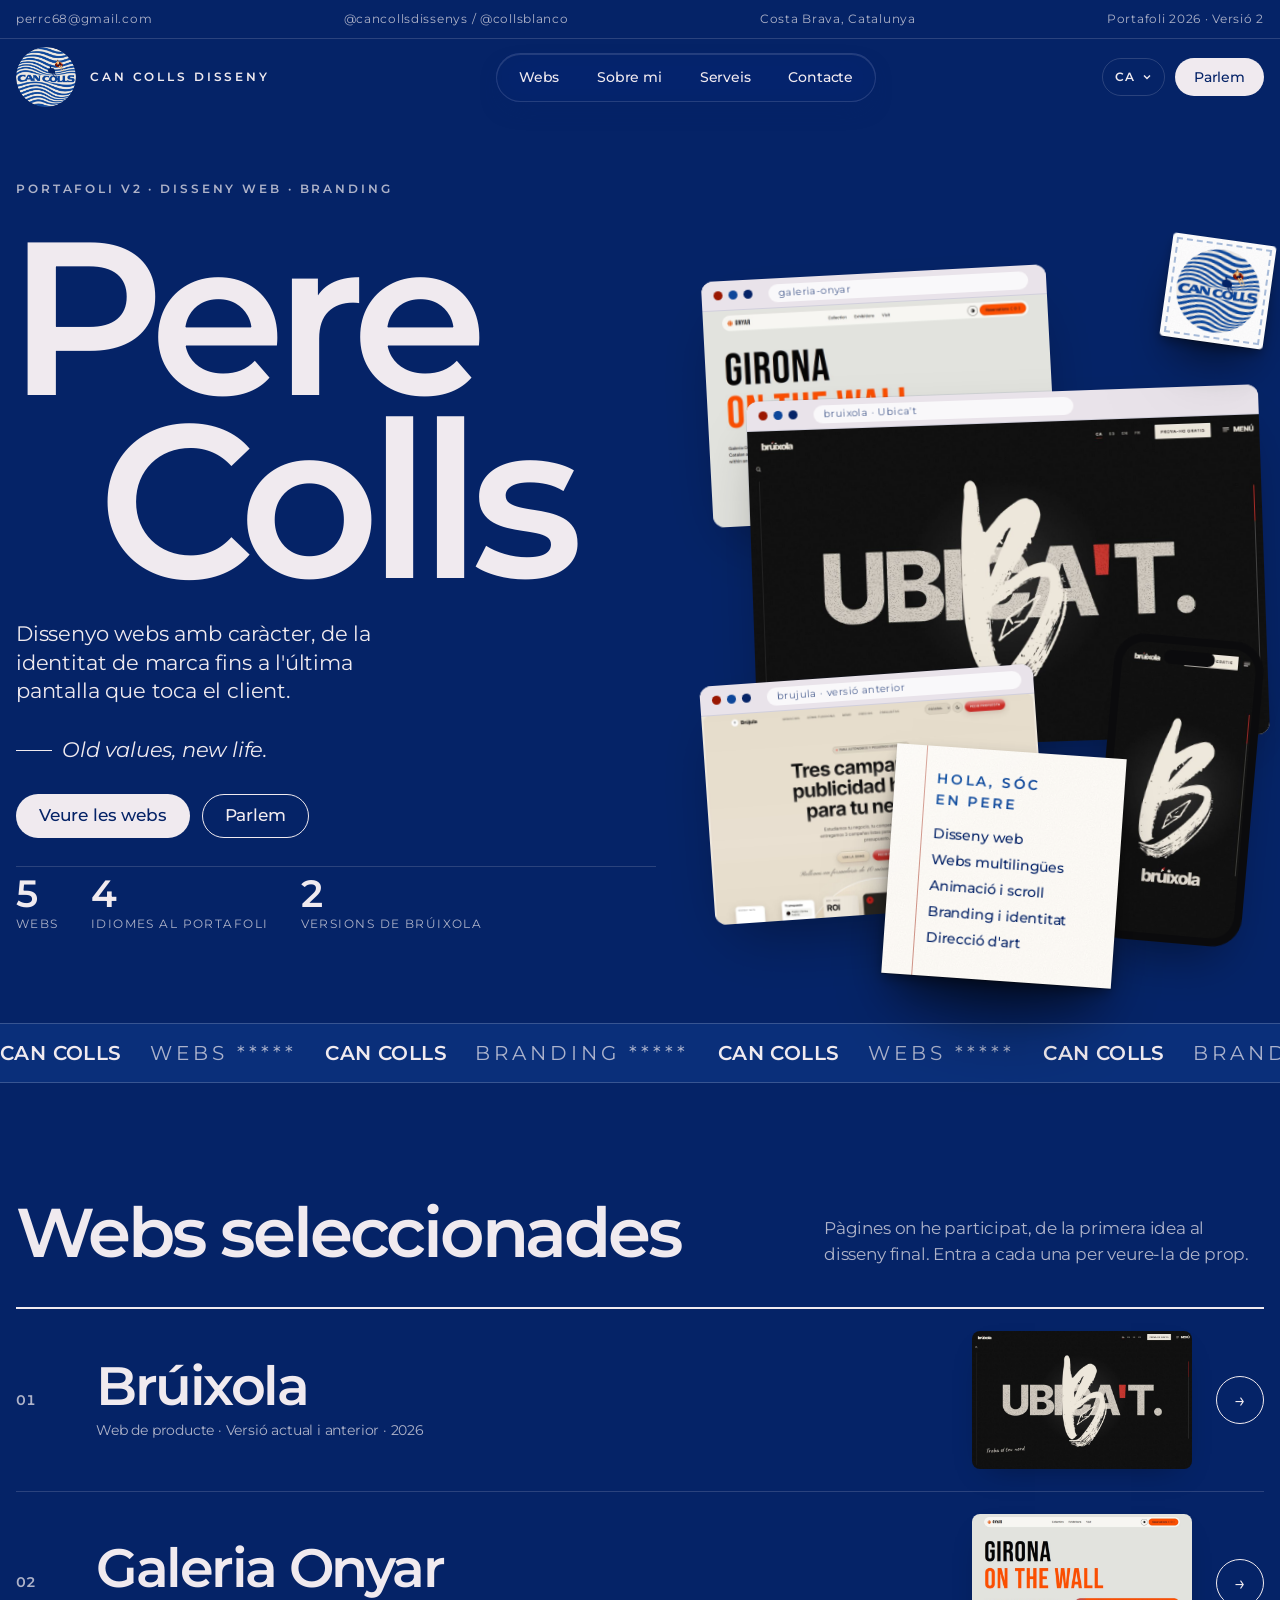
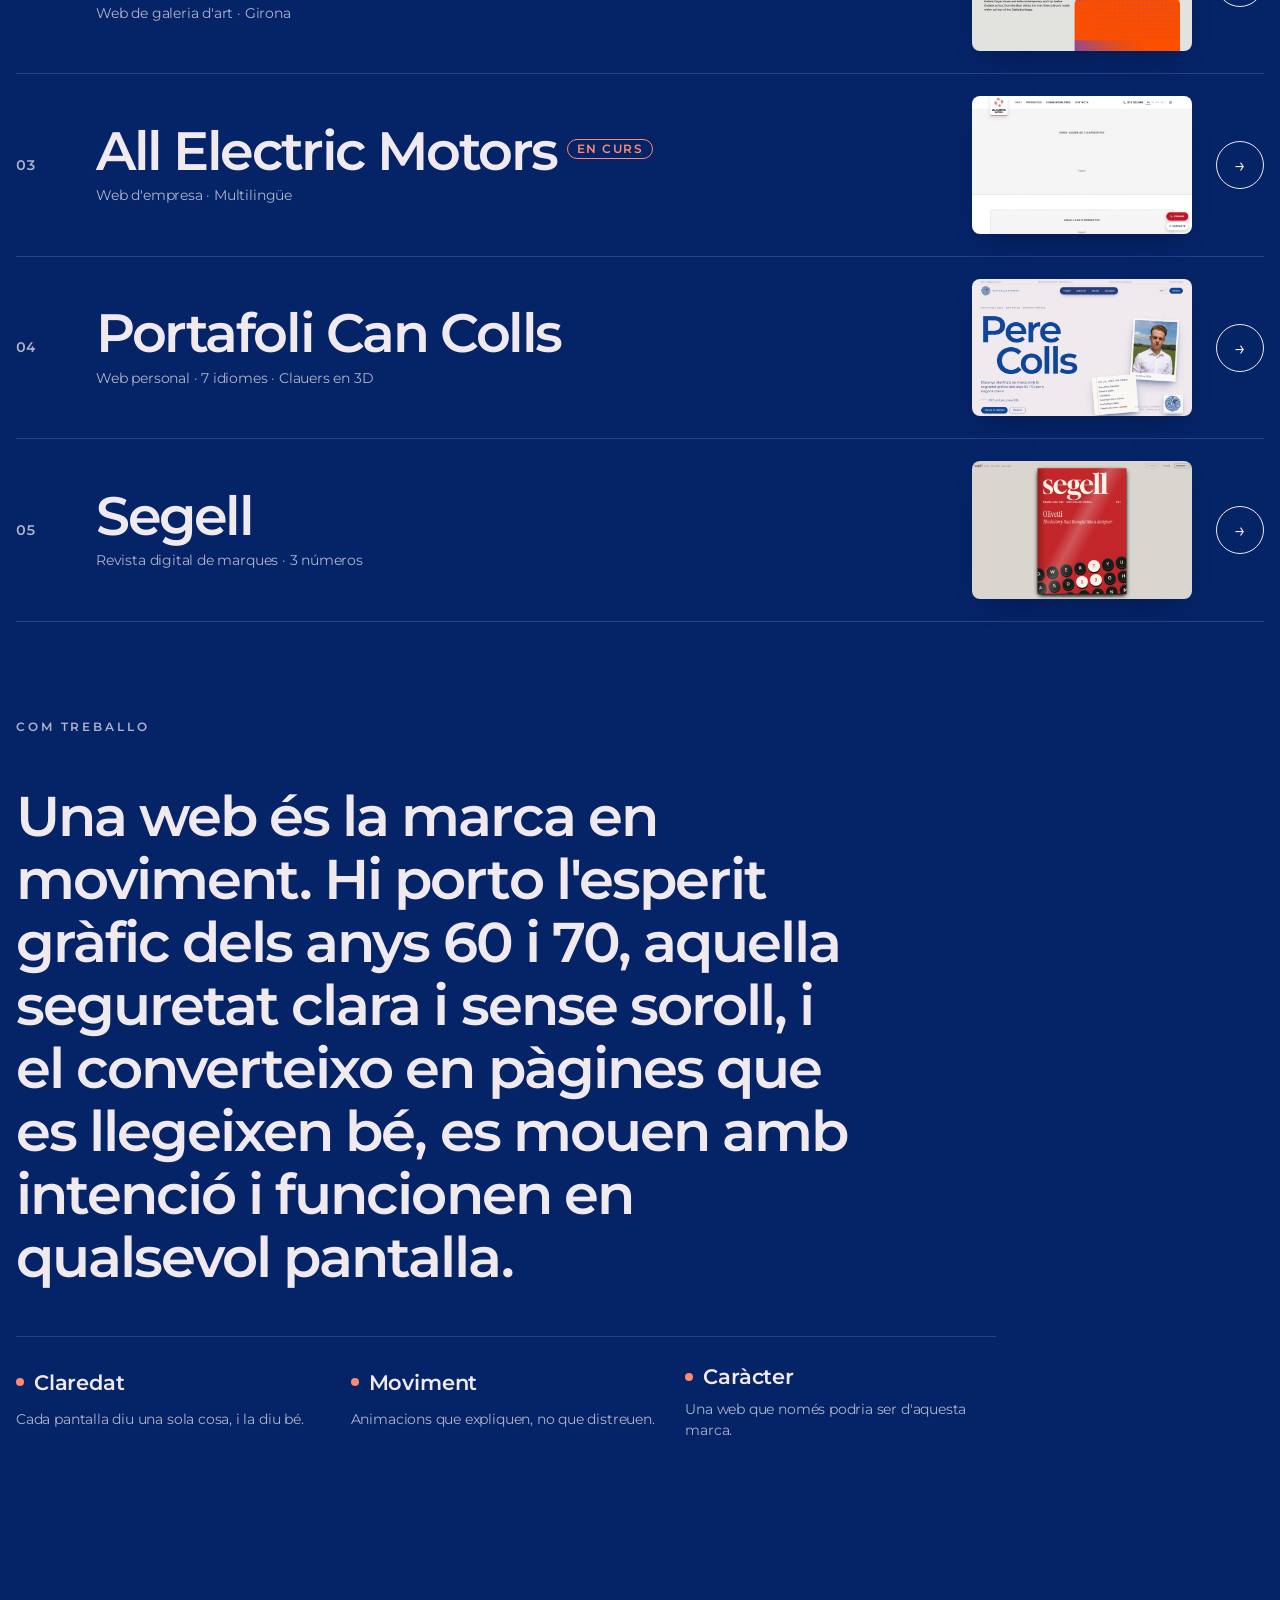
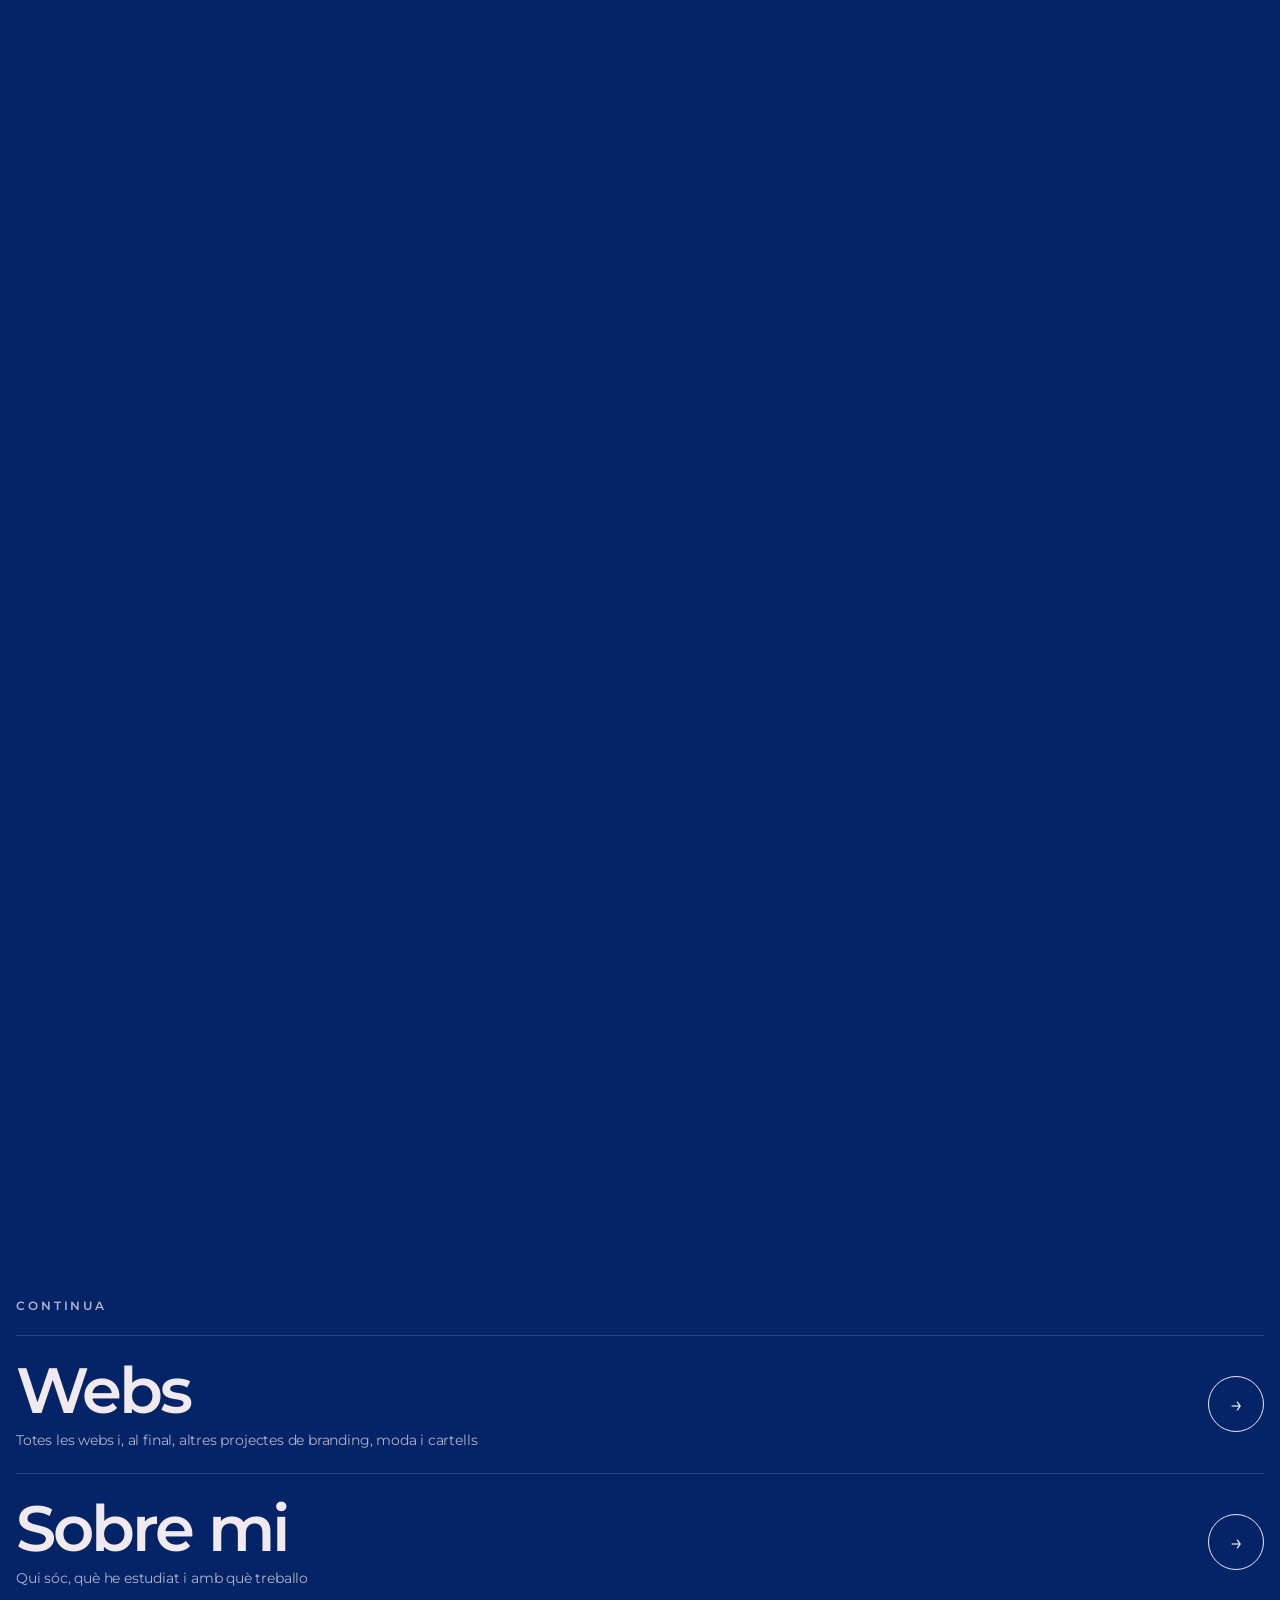
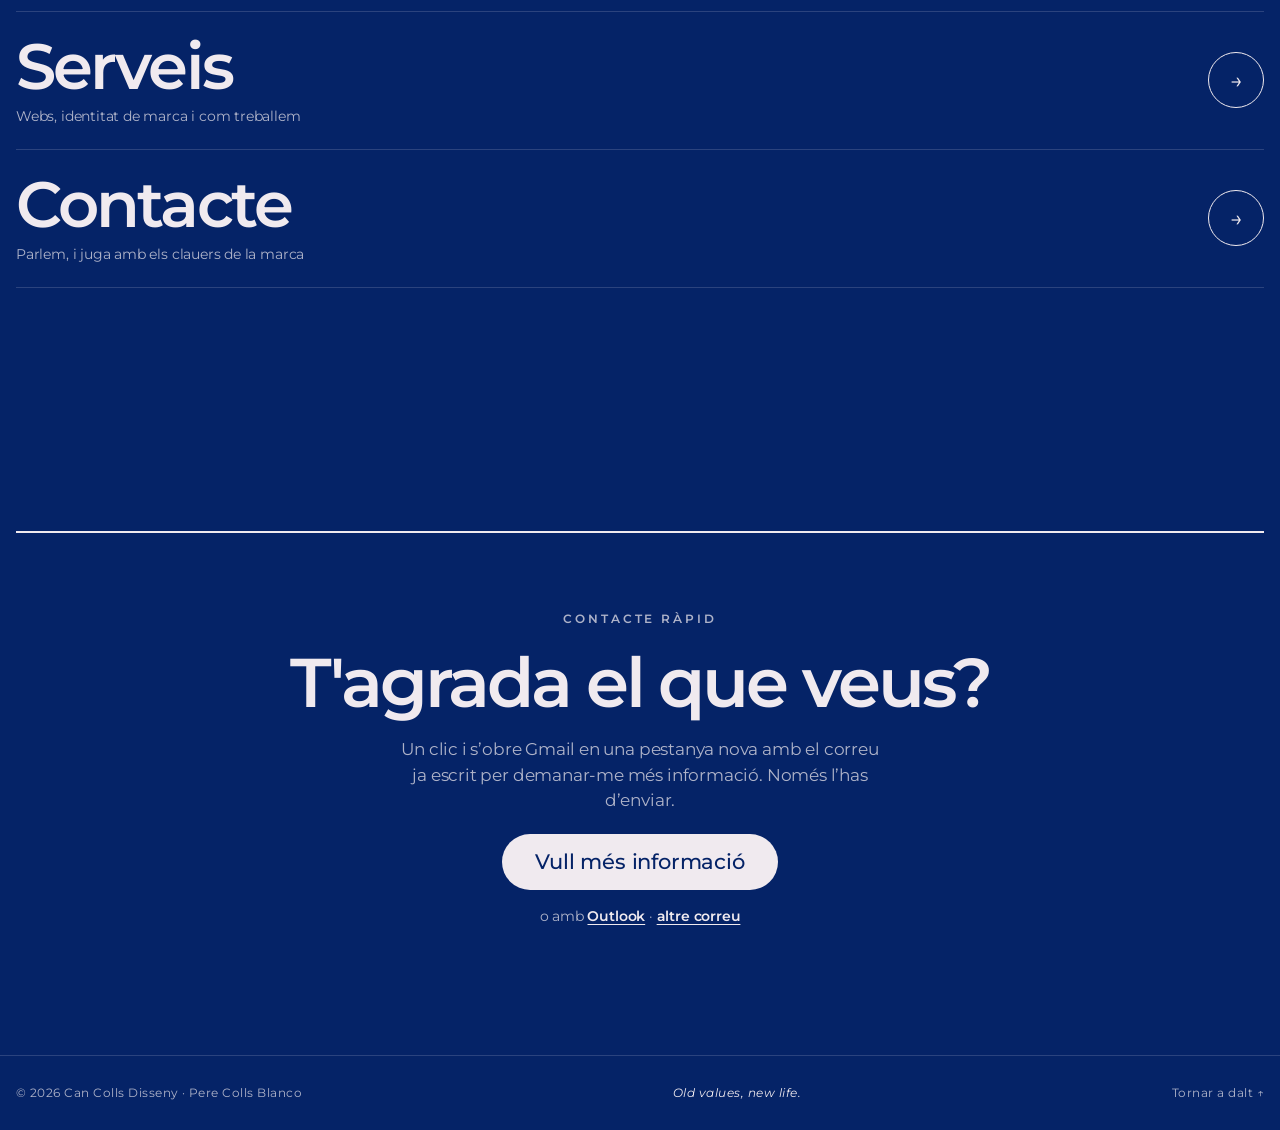
==== commit 1c4900b0: "Tema fosc fix amb el fons blau a totes les pàgines Co-Authored-By: Claude Opus 5.5 <noreply@anthropi" ====
--- a/index.html
+++ b/index.html
@@ -1,7 +1,9 @@
 <!doctype html>
-<html lang="ca">
+<html lang="ca" data-theme="dark">
 <head>
 <meta charset="utf-8">
+<meta name="color-scheme" content="dark">
+<meta name="theme-color" content="#052367">
 <meta name="viewport" content="width=device-width,initial-scale=1,viewport-fit=cover">
 <title>Pere Colls Portafoli v2</title>
 <meta name="claude:viewport-fit-sides" content="cover">
--- a/styles.css
+++ b/styles.css
@@ -553,13 +553,13 @@
   .menu-bar a{padding:8px 10px;font-size:13px;flex:1;text-align:center}
   .menu-panel{display:none}
 }
-@media (max-width:420px){.nav-end .pill{display:none}}
+@media (max-width:420px){.nav-end .pill{display:none}}
 
 /* Ajustos d'idiomes i mòbil */
 html:not([lang="ca"]) .contact-top h2{font-size:clamp(36px,4.6vw,76px)}
 .contact-top h2,.work h2,.case-head h3,.cat h2{overflow-wrap:anywhere;hyphens:auto}
 html[lang="ja"] .eyebrow,html[lang="zh-Hans"] .eyebrow{letter-spacing:.08em}
-@media (max-width:600px){.strip .wrap > :nth-child(n+3){display:none}}
+@media (max-width:600px){.strip .wrap > :nth-child(n+3){display:none}}
 
 /* Menú més fosc: vidre blau marí */
 .menu-bar{background:rgba(5,35,103,.86);border-color:rgba(240,234,239,.14);box-shadow:inset 0 1px 0 rgba(255,255,255,.12),0 10px 26px -12px rgba(5,35,103,.55)}
@@ -579,7 +579,7 @@
 .nav .lang-list{background:rgba(5,35,103,.94);border-color:rgba(240,234,239,.14)}
 .lang-list button{color:#F0EAEF}
 .lang-list button:hover,.lang-list button:focus-visible{background:rgba(240,234,239,.12)}
-.lang-list button[aria-selected="true"]{background:#F0EAEF;color:#052367}
+.lang-list button[aria-selected="true"]{background:#F0EAEF;color:#052367}
 
 /* =====================================================================
    VERSIÓ WEBS 2026 · portada i casos centrats en disseny web
@@ -700,3 +700,5 @@
 .mail-alt{font-size:var(--t-sm);color:var(--muted)}
 .mail-alt a{color:var(--heading);font-weight:600;text-decoration:underline;text-underline-offset:3px;text-decoration-thickness:1px}
 .cta-end .mail-alt{margin-top:-4px}
+/* Tema fosc fix: accent vermell més clar perquè es llegeixi sobre el blau */
+:root[data-theme="dark"]{--accent:#FF8A70}
